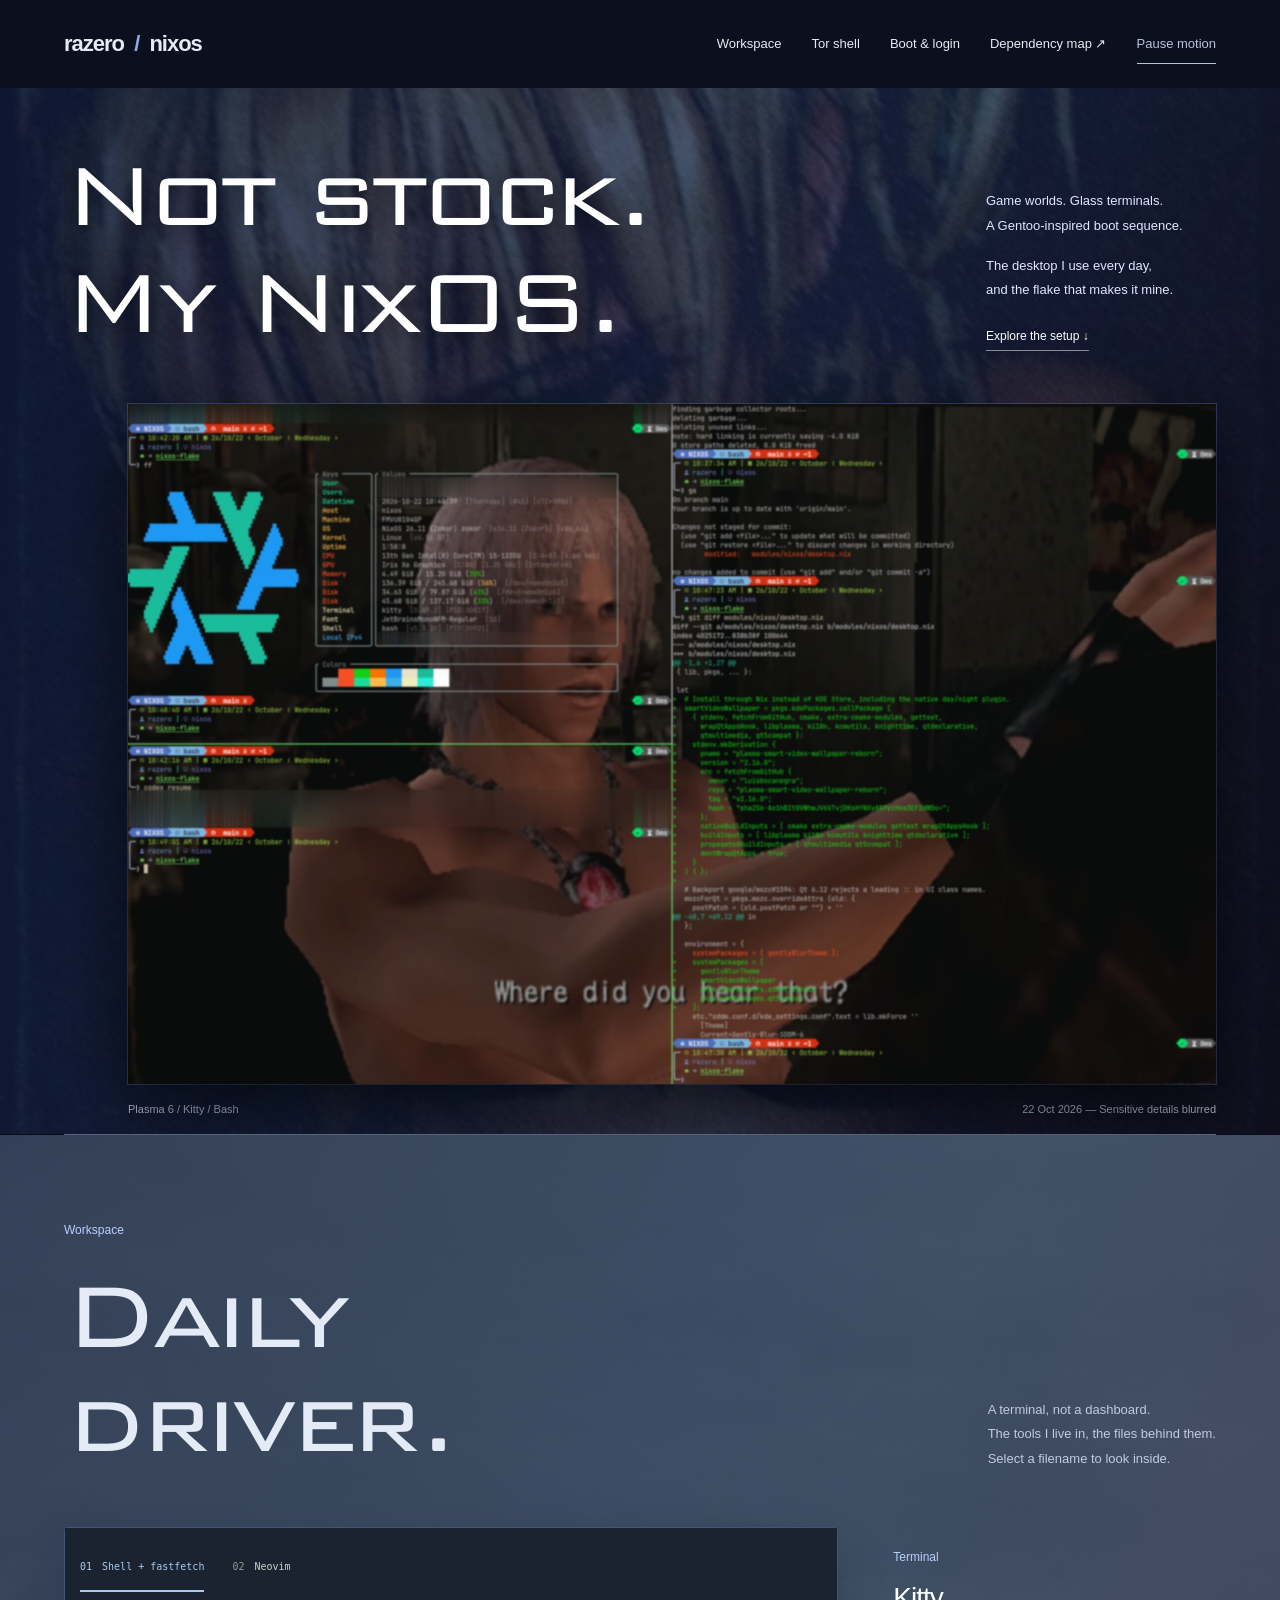
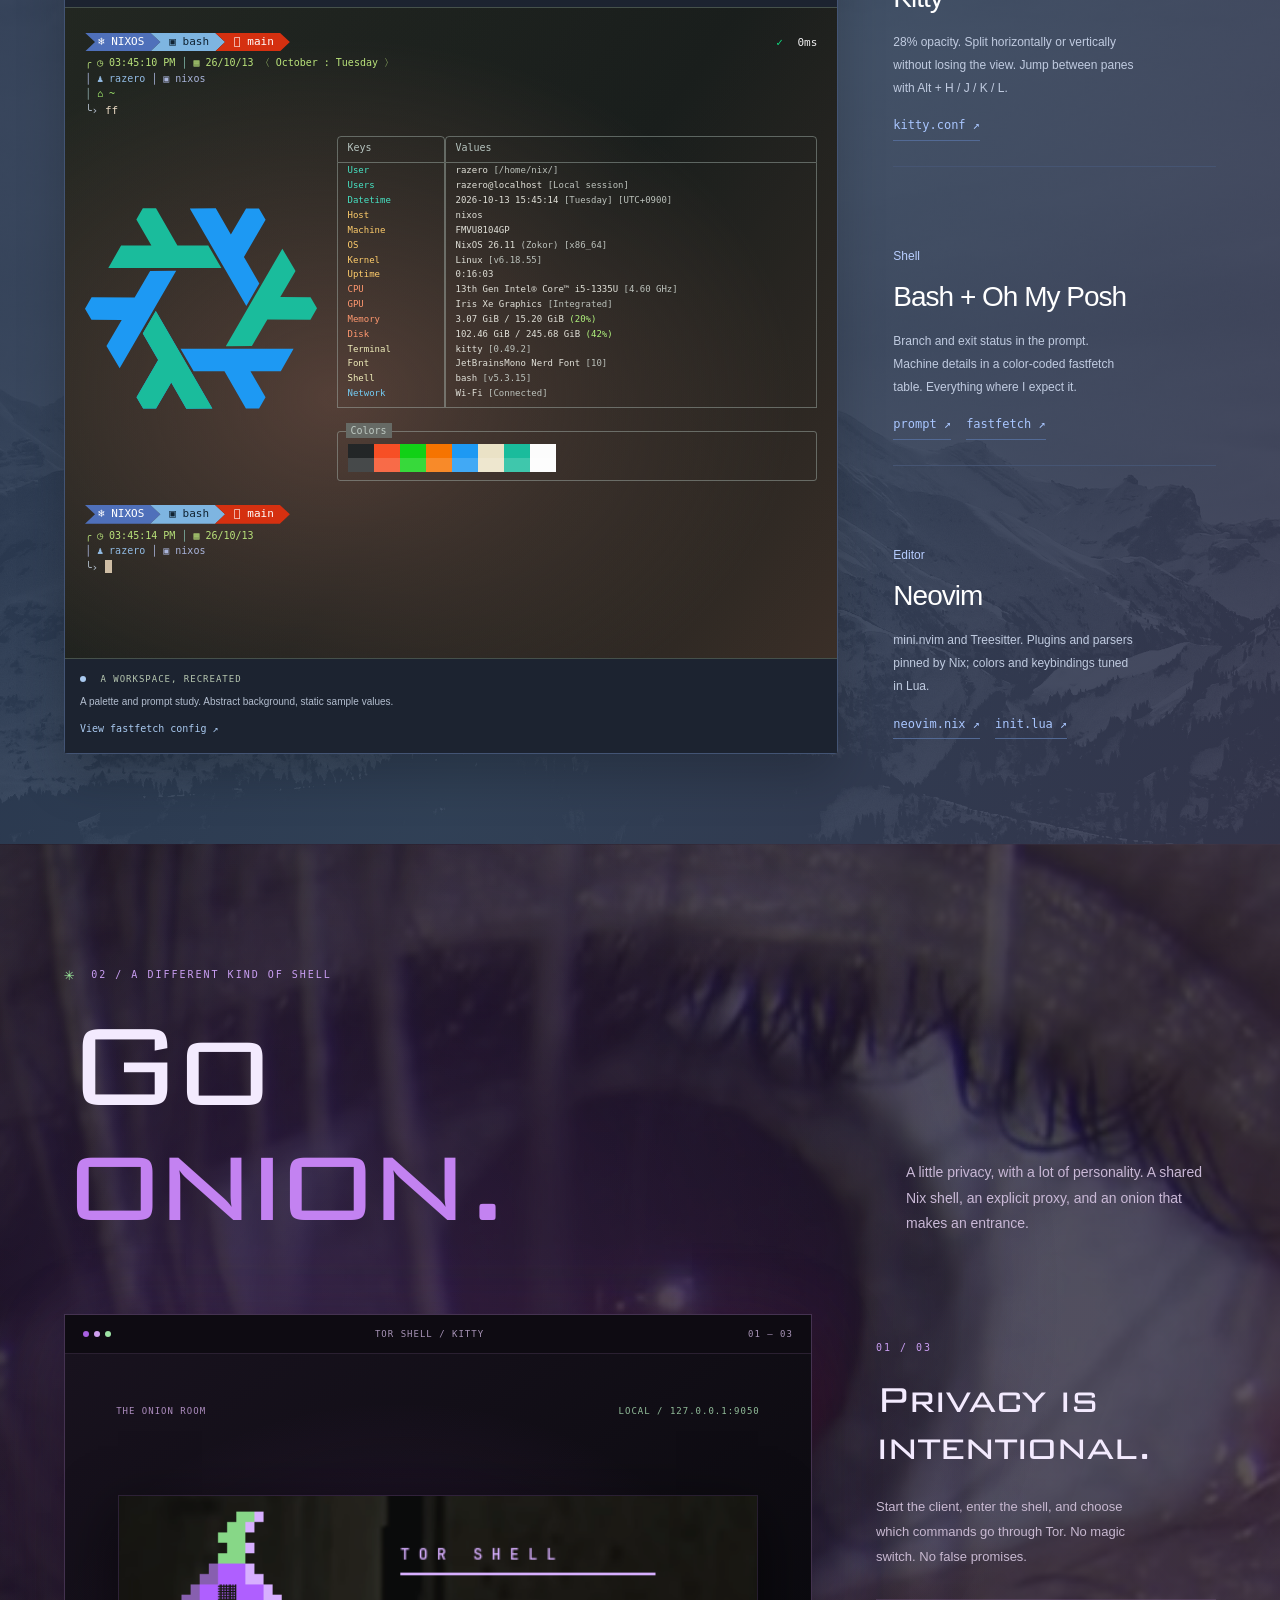
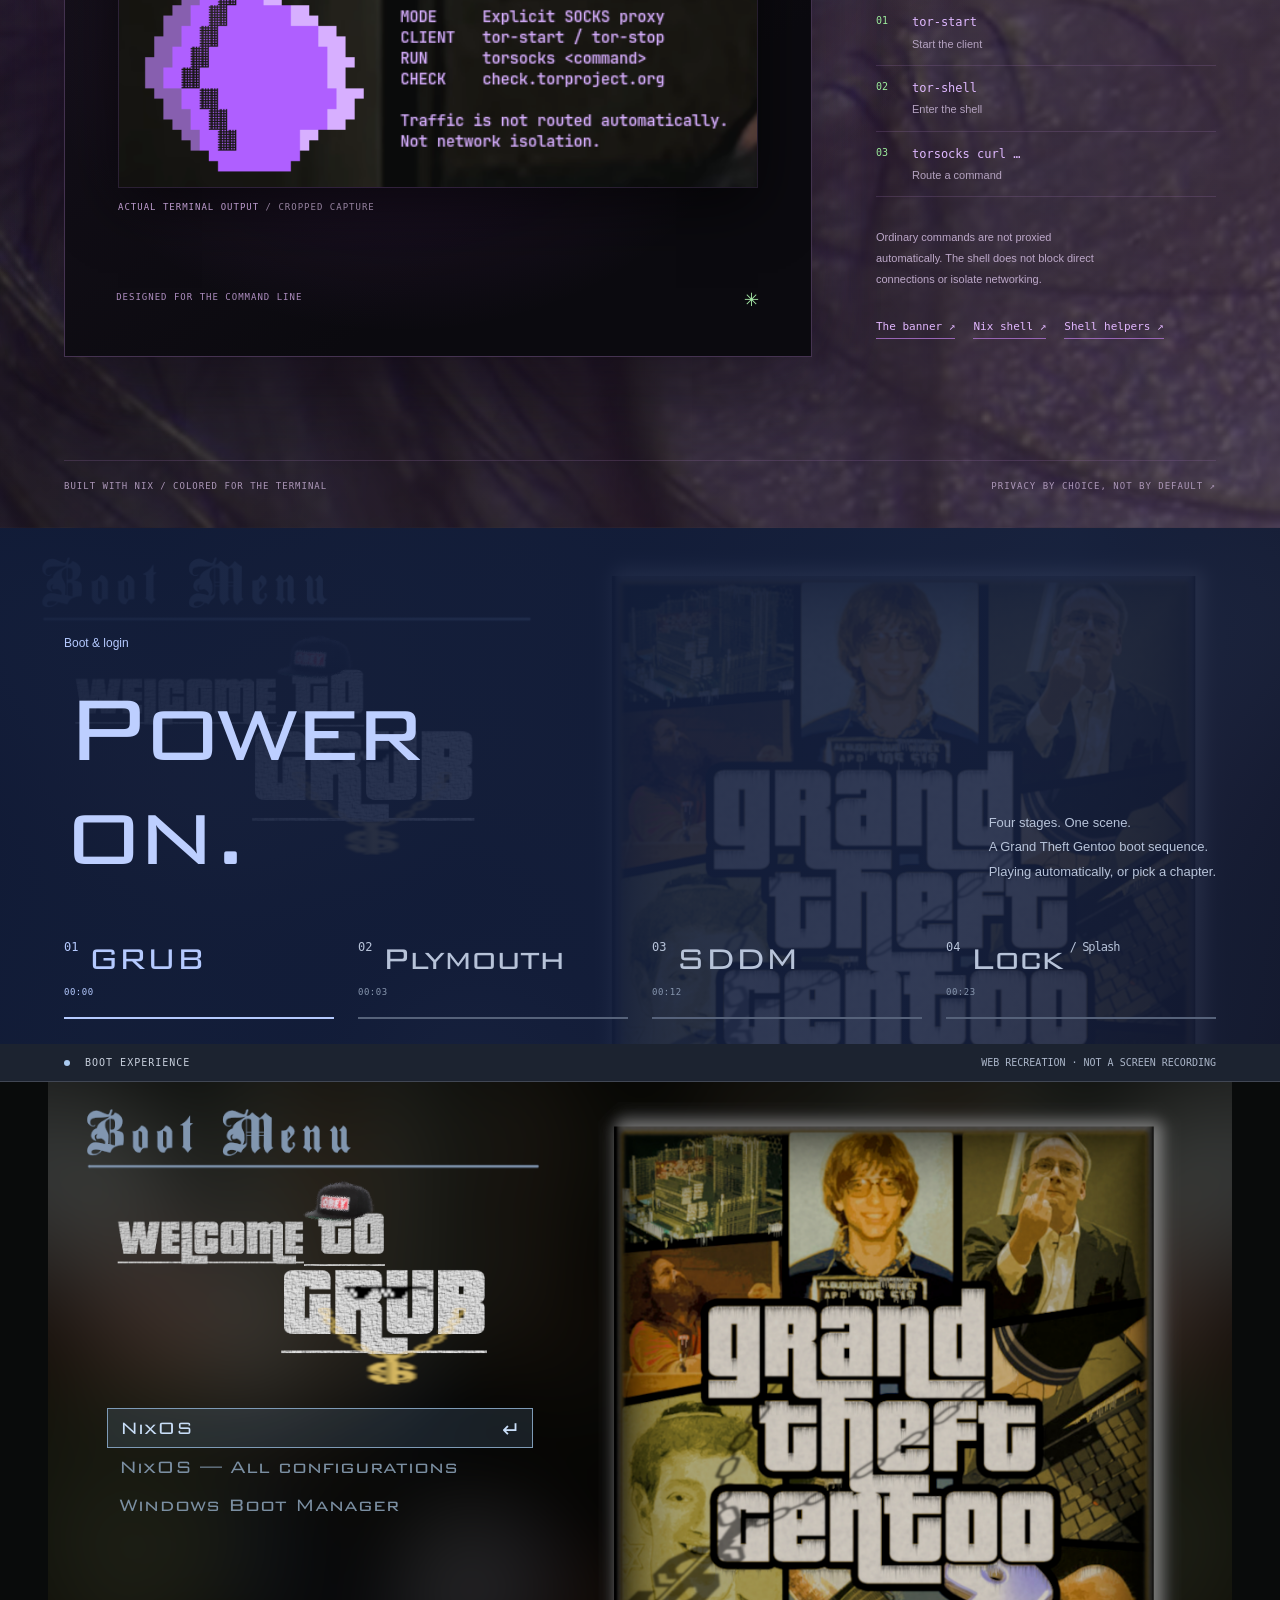
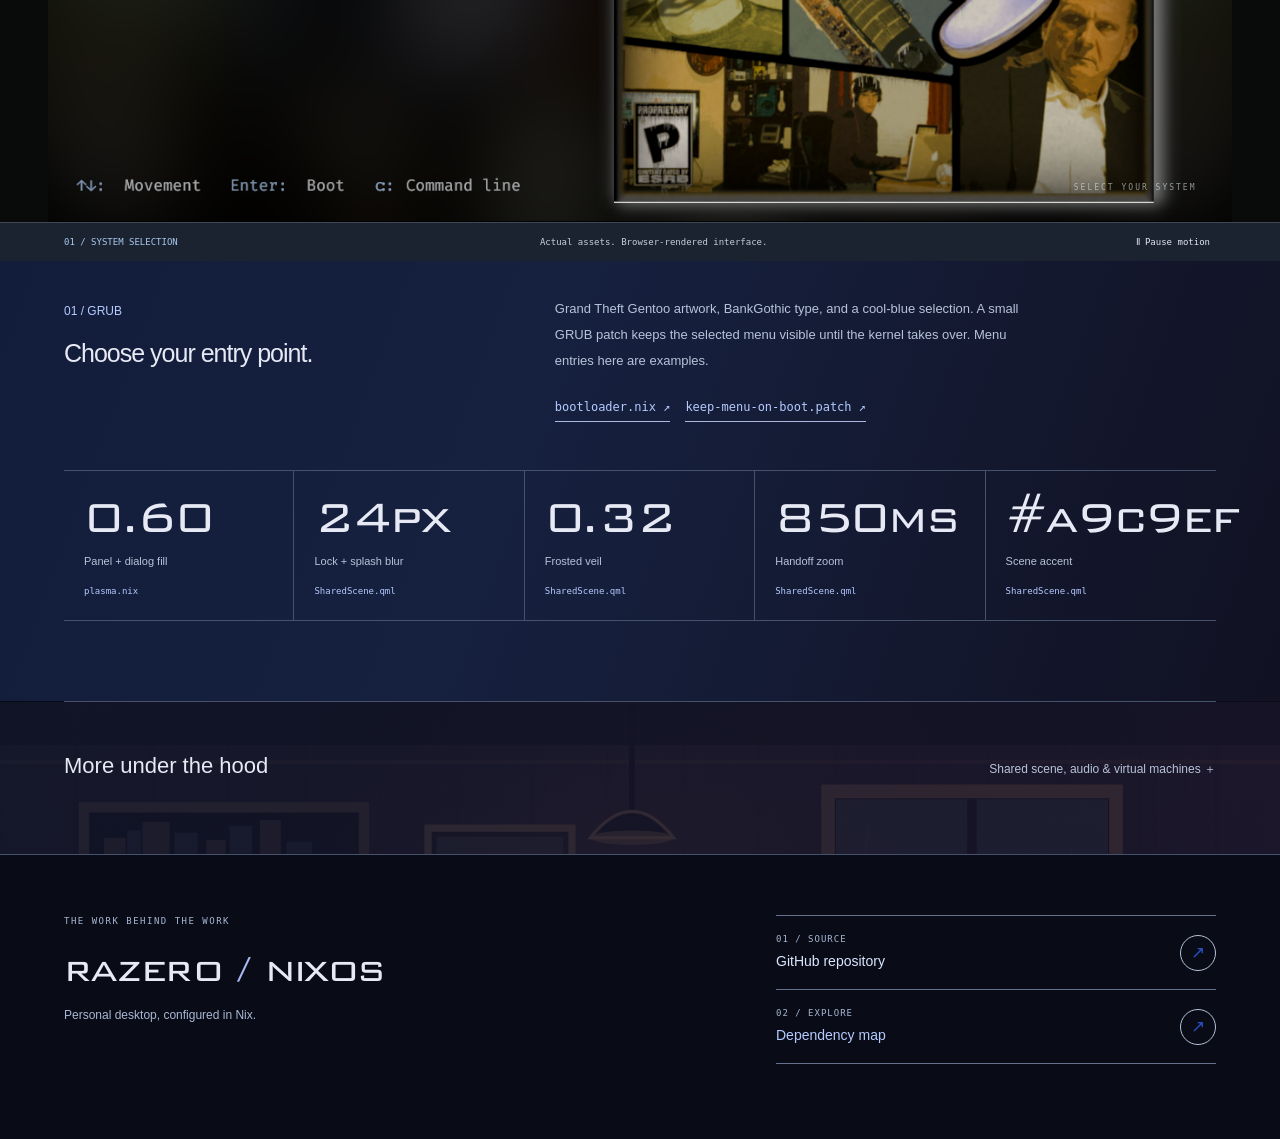
==== graph/showcase-after-hours.html @ 05d58b8e "update dependency graph" ====
<!doctype html>
<html lang="en">
<head>
<meta charset="utf-8"><meta name="viewport" content="width=device-width, initial-scale=1">
<meta name="description" content="razero's NixOS desktop: transparent terminals, a shared Plasma login scene, and the configuration behind it all.">
<title>razero / nixos — After hours demo</title>
<link rel="stylesheet" href="showcase.css">
<link rel="stylesheet" href="showcase-art-direction.css">
<link rel="stylesheet" href="showcase-after-hours.css">
<script src="showcase-data.js" defer></script><script src="showcase-after-hours-player.js" defer></script><script src="showcase-after-hours.js" defer></script>
</head>
<body>
<header class="navigation"><a class="wordmark" href="showcase-after-hours.html">razero<span class="wordmark-slash"> / </span>nixos</a><nav aria-label="Main navigation"><a href="#workspace">Workspace</a><a href="#tor">Tor shell</a><a href="#sequence">Boot & login</a><a href="index.html">Dependency map ↗</a><button id="page-motion-toggle" type="button" aria-pressed="false">Pause motion</button></nav></header>
<main>
<section class="intro" aria-labelledby="intro-title">
  <div class="hero-heading"><h1 id="intro-title"><span class="title-line"><span>Not stock.</span></span><span class="title-line"><span>My NixOS.</span></span></h1><div class="hero-description"><p>Game worlds. Glass terminals.<br>A Gentoo-inspired boot sequence.</p><p>The desktop I use every day,<br>and the flake that makes it mine.</p><a href="#workspace">Explore the setup ↓</a></div></div>
  <figure class="hero-capture"><a href="assets/workspace-redacted.jpg" target="_blank" rel="noopener" aria-label="Enlarge the desktop screenshot with sensitive details blurred"><img src="assets/workspace-redacted.jpg" alt="A three-pane Kitty workspace with fastfetch and a Nix configuration diff over a game wallpaper." width="1920" height="1200" fetchpriority="high"></a><figcaption><span>Plasma 6 / Kitty / Bash</span><span>22 Oct 2026 — Sensitive details blurred</span></figcaption></figure>
</section>
<section id="sequence" class="sequence" aria-labelledby="sequence-title">
<div class="section-heading"><div><span class="eyebrow">Boot & login</span><h2 id="sequence-title">Power<br>on.</h2></div><p>Four stages. One scene.<br>A Grand Theft Gentoo boot sequence.<br>Playing automatically, or pick a chapter.</p></div>
<div class="viewer" id="sequence-viewer">
  <div class="viewer-top"><span><i class="status-dot"></i> BOOT EXPERIENCE</span><span class="preview-label">WEB RECREATION · NOT A SCREEN RECORDING</span></div>
  <div class="sequence-player" hidden>
    <button id="sequence-play" class="sequence-play" type="button" aria-label="Play boot sequence"><span aria-hidden="true">▶</span></button>
    <div class="sequence-timeline">
      <div class="sequence-track" id="sequence-track" aria-hidden="true"><i></i><i></i><i></i><i></i><i></i></div>
      <span class="sequence-fill" id="sequence-fill" aria-hidden="true"></span>
      <input id="sequence-scrub" class="sequence-range" type="range" min="0" max="15.2" step="0.05" value="0" aria-label="Boot sequence timeline">
      <div class="sequence-marks" id="sequence-marks" aria-hidden="true"></div>
    </div>
    <span id="sequence-clock" class="sequence-clock">00:00 / 00:15</span>
  </div>
  <div class="display" id="display">
    <div class="scene grub-scene" data-scene="grub" hidden><img src="assets/grub-background.png" alt="The actual GRUB theme background"><div class="grub-menu"><p class="grub-selected">NixOS <span>↵</span></p><p>NixOS — All configurations</p><p>Windows Boot Manager</p></div><span class="scene-corner">SELECT YOUR SYSTEM</span></div>
    <div class="scene plymouth-scene" data-scene="plymouth" hidden><img src="assets/plymouth-background.png" alt="The generated Plymouth background"><div class="radio-mini"><b>RADIO GENTOO</b><small>101.3 FM // BOOT SEQUENCE</small><span>♪ emerge --sync</span></div><div class="loading"><b>LOADING<span class="loading-dots">...</span></b><span class="progress-track"><i></i></span></div></div>
    <div class="scene login-scene" data-scene="sddm">
      <img id="frame-a" class="frame active" alt="An SDDM animation frame"><img id="frame-b" class="frame" alt="" aria-hidden="true">
      <div class="scene-shade"></div><div class="scanlines"></div>
      <div class="login-radio" id="login-radio"><b>RADIO GENTOO <i>●</i></b><small>101.3 FM // BOOT SEQUENCE</small><span id="radio-track">♪ emerge --sync</span></div>
      <div class="login-form" id="login-form"><img class="avatar" src="assets/sddm-avatar.jpg" alt="razero's user avatar" width="500" height="500"><strong>razero</strong><div class="fake-input">Password <span>→</span></div><small>↻ Restart <span>⏻ Shut down</span></small></div>
      <div class="shared-chrome" id="shared-chrome" hidden>
        <div class="shared-frame" aria-hidden="true"></div><div class="shared-rule" aria-hidden="true"></div>
        <div class="shared-clock"><b id="shared-time">--:--</b><span id="shared-date"></span></div>
        <div class="shared-modes" role="group" aria-label="Shared scene surface"><button type="button" data-shared-mode="lock" class="selected" aria-pressed="true">Lock</button><button type="button" data-shared-mode="splash" aria-pressed="false">Splash</button></div>
        <div class="shared-lock" id="shared-lock"><span class="shared-kicker">Locked</span><button class="shared-unlock" id="shared-unlock" type="button">Enter the session <span>→</span></button><small>Plasma's native password, fingerprint and session controls stay in charge.</small></div>
        <div class="shared-splash" id="shared-splash" hidden><span class="shared-kicker">Starting Plasma</span><span class="shared-progress"><i></i></span><small>KSplashQML · stage 5 hands off with the same 850 ms zoom.</small></div>
      </div>
      <div class="intro-overlay" id="intro-overlay" hidden><b>GRAND THEFT GENTOO</b><small>SYSTEM READY // WELCOME BACK</small><span>LOADING SESSION</span></div>
      <span class="scene-corner" id="scene-corner">26 FRAMES / PAN / CROSSFADE</span>
    </div>
    <div class="scene desktop-scene" data-scene="desktop" hidden><img class="desktop-mark" src="assets/nix-snowflake.svg" alt="" aria-hidden="true"><div class="desktop-copy"><span>PLASMA SESSION / READY</span><b>Welcome<br>back.</b><small>The shared scene hands over to the desktop.</small></div><span class="scene-corner">05 / PLASMA</span></div>
  </div>
  <div class="viewer-bottom"><span id="scene-tag">01 / SYSTEM SELECTION</span><span>Actual assets. Browser-rendered interface.</span><button id="motion-toggle" type="button" aria-pressed="false">Ⅱ Pause motion</button></div>
</div>
<div class="scene-controls" role="group" aria-label="Boot stages">
  <button data-stage="grub" class="selected" aria-pressed="true" data-time="00:00"><span>01</span><b>GRUB</b><small>Choose a system.</small></button>
  <button data-stage="plymouth" aria-pressed="false" data-time="00:03"><span>02</span><b>Plymouth</b><small>Make the wait count.</small></button>
  <button data-stage="sddm" aria-pressed="false" data-time="00:12"><span>03</span><b>SDDM</b><small>Welcome back.</small></button>
  <button data-stage="shared" aria-pressed="false" data-time="00:23"><span>04</span><b>Lock<span class="stage-suffix"> / Splash</span></b><small>Same scene, new surface.</small></button>
</div>
<div class="stage-notes"><div><span id="stage-eyebrow" class="eyebrow">01 / SYSTEM SELECTION</span><h3 id="stage-title">Choose your entry point.</h3></div><div><p id="stage-description">Grand Theft Gentoo artwork, BankGothic type, and a cool-blue selection. A small GRUB patch keeps the selected menu visible until the kernel takes over. Menu entries here are examples.</p><div id="stage-links" class="source-links"></div><button class="text-link" type="button" id="replay-intro" hidden>Replay intro ↻</button></div></div>
<div class="scene-specs" aria-label="Shared scene specification">
  <button data-source="home/plasma.nix"><b>0.60</b><span>Panel + dialog fill</span><small>plasma.nix</small></button>
  <button data-source="files/plasma/SharedScene.qml"><b>24px</b><span>Lock + splash blur</span><small>SharedScene.qml</small></button>
  <button data-source="files/plasma/SharedScene.qml"><b>0.32</b><span>Frosted veil</span><small>SharedScene.qml</small></button>
  <button data-source="files/plasma/SharedScene.qml"><b>850ms</b><span>Handoff zoom</span><small>SharedScene.qml</small></button>
  <button data-source="files/plasma/SharedScene.qml"><b>#a9c9ef</b><span>Scene accent</span><small>SharedScene.qml</small></button>
</div>
</section>
<section id="workspace" class="workspace" aria-labelledby="workspace-title">
  <div class="section-heading">
    <div><span class="eyebrow">Workspace</span><h2 id="workspace-title">Daily<br>driver.</h2></div>
    <p>A terminal, not a dashboard.<br>The tools I live in, the files behind them.<br>Select a filename to look inside.</p>
  </div>
  <div class="workspace-simulation">
  <div class="workspace-preview">
    <div class="workspace-toolbar">
      <div class="terminal-switch" role="tablist" aria-label="Workspace preview">
        <button id="shell-tab" data-tool="terminal" role="tab" aria-selected="true" aria-controls="fetch-demo">01 <span>Shell + fastfetch</span></button>
        <button id="editor-tab" data-tool="editor" role="tab" aria-selected="false" aria-controls="editor-demo" tabindex="-1">02 <span>Neovim</span></button>
      </div>
      <span class="workspace-label">KITTY / BASH / NIXOS</span>
    </div>
    <div class="terminal-demo">
      <div class="terminal-prompt" aria-hidden="true">
        <div class="prompt-top"><div class="prompt"><span>❄ NIXOS</span><span>▣ bash</span><span> main</span></div><span class="prompt-status">✓ <span>0ms</span></span></div>
        <p class="prompt-date">╭ ◷ 03:45:10 PM <span>│</span> ▦ 26/10/13 〈 October : Tuesday 〉</p>
        <p class="prompt-identity">│ <span>♟ razero</span> │ ▣ nixos</p>
        <p class="prompt-path">│ <span>⌂ ~</span></p>
        <p class="prompt-command">╰› <span id="terminal-command">ff</span></p>
      </div>
      <div id="fetch-demo" class="shell-panel" role="tabpanel" aria-labelledby="shell-tab" tabindex="0">
        <div class="fetch-demo">
          <img class="fetch-logo" src="assets/nix-snowflake.svg" alt="Blue and green Nix snowflake" width="535" height="535">
          <div class="fetch-output">
            <table class="fetch-table">
              <caption class="sr-only">Terminal recreation with static sample values based on the reference screenshot.</caption>
              <thead><tr><th scope="col">Keys</th><th scope="col">Values</th></tr></thead>
              <tbody>
                <tr class="fetch-user"><th scope="row">User</th><td>razero <span>[/home/nix/]</span></td></tr>
                <tr class="fetch-user"><th scope="row">Users</th><td>razero@localhost <span>[Local session]</span></td></tr>
                <tr class="fetch-user"><th scope="row">Datetime</th><td>2026-10-13 15:45:14 <span>[Tuesday] [UTC+0900]</span></td></tr>
                <tr class="fetch-system"><th scope="row">Host</th><td>nixos</td></tr>
                <tr class="fetch-system"><th scope="row">Machine</th><td>FMVU8104GP</td></tr>
                <tr class="fetch-system"><th scope="row">OS</th><td>NixOS 26.11 <span>(Zokor) [x86_64]</span></td></tr>
                <tr class="fetch-system"><th scope="row">Kernel</th><td>Linux <span>[v6.18.55]</span></td></tr>
                <tr class="fetch-system"><th scope="row">Uptime</th><td>0:16:03</td></tr>
                <tr class="fetch-hardware"><th scope="row">CPU</th><td>13th Gen Intel® Core™ i5-1335U <span>[4.60 GHz]</span></td></tr>
                <tr class="fetch-hardware"><th scope="row">GPU</th><td>Iris Xe Graphics <span>[Integrated]</span></td></tr>
                <tr class="fetch-hardware"><th scope="row">Memory</th><td>3.07 GiB / 15.20 GiB <em>(20%)</em></td></tr>
                <tr class="fetch-hardware"><th scope="row">Disk</th><td>102.46 GiB / 245.68 GiB <em>(42%)</em></td></tr>
                <tr class="fetch-tools"><th scope="row">Terminal</th><td>kitty <span>[0.49.2]</span></td></tr>
                <tr class="fetch-tools"><th scope="row">Font</th><td>JetBrainsMono Nerd Font <span>[10]</span></td></tr>
                <tr class="fetch-tools"><th scope="row">Shell</th><td>bash <span>[v5.3.15]</span></td></tr>
                <tr class="fetch-network"><th scope="row">Network</th><td>Wi-Fi <span>[Connected]</span></td></tr>
              </tbody>
            </table>
            <div class="palette" aria-label="Breeze-inspired terminal palette"><span>Colors</span><div class="color-swatches" aria-hidden="true"><i></i><i></i><i></i><i></i><i></i><i></i><i></i><i></i></div></div>
          </div>
        </div>
        <div class="terminal-prompt prompt-repeat" aria-hidden="true">
          <div class="prompt"><span>❄ NIXOS</span><span>▣ bash</span><span> main</span></div>
          <p class="prompt-date">╭ ◷ 03:45:14 PM <span>│</span> ▦ 26/10/13</p>
          <p class="prompt-identity">│ <span>♟ razero</span> │ ▣ nixos</p>
          <p class="prompt-command">╰› <span class="terminal-cursor"></span></p>
        </div>
      </div>
      <div id="editor-demo" class="editor-demo" role="tabpanel" aria-labelledby="editor-tab" tabindex="0" hidden>
        <div class="editor-tabline"><span>home/neovim.nix</span><small>UTF-8 · Nix</small></div>
        <div class="editor-code" aria-label="Example Neovim configuration">
          <div><span>1</span><code><b class="pink">{</b> pkgs, ... <b class="pink">}:</b></code></div>
          <div><span>2</span><code></code></div>
          <div><span>3</span><code><b class="pink">{</b></code></div>
          <div><span>4</span><code>  programs.neovim = <b class="pink">{</b></code></div>
          <div class="editor-current-line"><span>5</span><code>    enable = <b class="cyan">true</b>;</code></div>
          <div><span>6</span><code>    defaultEditor = <b class="cyan">true</b>;</code></div>
          <div><span>7</span><code>    viAlias = <b class="cyan">true</b>;</code></div>
          <div><span>8</span><code>    vimAlias = <b class="cyan">true</b>;</code></div>
          <div><span>9</span><code>    plugins = <b class="pink">with</b> pkgs.vimPlugins; [</code></div>
          <div><span>10</span><code>      monokai-pro-nvim</code></div>
          <div><span>11</span><code>      mini-nvim</code></div>
          <div><span>12</span><code>    ];</code></div>
          <div><span>13</span><code>  <b class="pink">}</b>;</code></div>
          <div><span>14</span><code><b class="pink">}</b></code></div>
          <div class="editor-empty" aria-hidden="true">~<br>~<br>~</div>
        </div>
        <div class="editor-status"><span>NORMAL</span><span>home/neovim.nix</span><span>5:5 · Nix</span></div>
      </div>
    </div>
    <div class="workspace-caption"><span><i class="status-dot"></i> A WORKSPACE, RECREATED</span><p>A palette and prompt study. Abstract background, static sample values.</p><button data-source="files/fastfetch/config.jsonc">View fastfetch config ↗</button></div>
  </div>
  </div>
  <div class="workspace-notes">
    <article><span class="eyebrow">Terminal</span><h3>Kitty</h3><p>28% opacity. Split horizontally or vertically without losing the view. Jump between panes with Alt + H / J / K / L.</p><div class="source-links"><button data-source="files/kitty/kitty.conf">kitty.conf ↗</button></div></article>
    <article><span class="eyebrow">Shell</span><h3>Bash + Oh My Posh</h3><p>Branch and exit status in the prompt. Machine details in a color-coded fastfetch table. Everything where I expect it.</p><div class="source-links"><button data-source="files/oh-my-posh/distrous-nixos.omp.json">prompt ↗</button><button data-source="files/fastfetch/config.jsonc">fastfetch ↗</button></div></article>
    <article><span class="eyebrow">Editor</span><h3>Neovim</h3><p>mini.nvim and Treesitter. Plugins and parsers pinned by Nix; colors and keybindings tuned in Lua.</p><div class="source-links"><button data-source="home/neovim.nix">neovim.nix ↗</button><button data-source="files/nvim/init.lua">init.lua ↗</button></div></article>
  </div>
</section>
<section id="tor" class="tor-feature" aria-labelledby="tor-title">
  <div class="tor-intro">
    <div><span class="tor-eyebrow"><span aria-hidden="true">✳</span> 02 / A DIFFERENT KIND OF SHELL</span><h2 id="tor-title">Go<br><em>onion.</em></h2></div>
    <p>A little privacy, with a lot of personality. A shared Nix shell, an explicit proxy, and an onion that makes an entrance.</p>
  </div>
  <div class="tor-showcase">
    <div class="tor-window">
      <div class="tor-window-bar"><span><i></i><i></i><i></i></span><span>TOR SHELL / KITTY</span><span>01 — 03</span></div>
      <div class="tor-screen">
        <div class="tor-screen-meta"><span>THE ONION ROOM</span><span>LOCAL / 127.0.0.1:9050</span></div>
        <figure><img src="assets/tor-shell-crop.png" width="490" height="224" alt="Cropped screenshot of the Tor shell's purple onion banner and explicit proxy instructions" loading="lazy"><figcaption>ACTUAL TERMINAL OUTPUT <span> / CROPPED CAPTURE</span></figcaption></figure>
        <div class="tor-screen-bottom"><span>DESIGNED FOR THE COMMAND LINE</span><span>✳</span></div>
      </div>
    </div>
    <div class="tor-side">
      <span class="tor-index">01 / 03</span>
      <h3>Privacy is<br>intentional.</h3>
      <p>Start the client, enter the shell, and choose which commands go through Tor. No magic switch. No false promises.</p>
      <div class="tor-commands" aria-label="Tor shell commands"><div><span>01</span><code>tor-start</code><small>Start the client</small></div><div><span>02</span><code>tor-shell</code><small>Enter the shell</small></div><div><span>03</span><code>torsocks curl …</code><small>Route a command</small></div></div>
      <p class="tor-caveat">Ordinary commands are not proxied automatically. The shell does not block direct connections or isolate networking.</p>
      <div class="tor-source-links"><button data-source="scripts/tor-banner.sh">The banner ↗</button><button data-source="devshells/tor.nix">Nix shell ↗</button><button data-source="scripts/nixos-functions.sh">Shell helpers ↗</button></div>
    </div>
  </div>
  <div class="tor-footer"><span>BUILT WITH NIX / COLORED FOR THE TERMINAL</span><span>PRIVACY BY CHOICE, NOT BY DEFAULT ↗</span></div>
</section>
<section class="underneath" aria-label="Additional system configuration">
  <details class="system-details">
    <summary>More under the hood <span>Shared scene, audio & virtual machines ＋</span></summary>
    <div class="detail-list">
      <article><div><h3>Shared login scene</h3><p>SDDM, the Plasma lock screen and KSplash draw the same animated background, blur and clock. Native authentication and session controls stay intact.</p></div><button data-source="files/plasma/SharedScene.qml" aria-label="View the shared Plasma scene">↗</button></article>
      <article><div><h3>Translucent Plasma</h3><p>Panel and dialog SVG fills at 60% opacity, plus a warm selection accent in Kickoff. The stock layout and behavior remain.</p></div><button data-source="modules/nixos/plasma-customisation.nix" aria-label="View Plasma customisation">↗</button></article>
      <article><div><h3>Speaker EQ</h3><p>A six-band EasyEffects preset for the internal speaker: gentle low-end cuts, a little presence, and a peak-catching compressor.</p></div><button data-source="home/easyeffects.nix" aria-label="View the EasyEffects preset">↗</button></article>
      <article><div><h3>Quiet boot</h3><p>Less boot noise. Hold Plymouth's final frame and hand off cleanly to SDDM.</p></div><button data-source="modules/nixos/plymouth.nix" aria-label="View Plymouth configuration">↗</button></article>
      <article><div><h3>Audio</h3><p>PipeWire and WirePlumber rules to prefer the working internal microphone.</p></div><button data-source="modules/nixos/audio.nix" aria-label="View audio configuration">↗</button></article>
      <article><div><h3>Virtual machines</h3><p>Docker, libvirt, and QEMU with TPM support. Test environments live in the same flake.</p></div><button data-source="modules/nixos/virtualisation.nix" aria-label="View virtualization configuration">↗</button></article>
    </div>
  </details>
</section>
</main><footer class="showcase-footer"><div class="footer-identity"><span class="footer-kicker">THE WORK BEHIND THE WORK</span><a class="footer-name" href="showcase-after-hours.html">razero <span>/</span> nixos</a><p>Personal desktop, configured in Nix.</p></div><div class="footer-links"><a href="https://github.com/Captain0hamu/laptop_flake"><span><small>01 / SOURCE</small><b>GitHub repository</b></span><span aria-hidden="true">↗</span></a><a href="index.html"><span><small>02 / EXPLORE</small><b>Dependency map</b></span><span aria-hidden="true">↗</span></a></div></footer>
<dialog id="source-dialog" aria-labelledby="source-title"><div class="dialog-heading"><div><span class="eyebrow">SOURCE / REPOSITORY</span><h2 id="source-title"></h2></div><button id="close-source" aria-label="Close source viewer">×</button></div><pre><code id="source-code"></code></pre><div class="dialog-footer"><span>Actual configuration from this repository</span><button id="copy-source">Copy</button></div></dialog>
<noscript><p class="noscript">Animation and source previews require JavaScript. <a href="index.html">Open the dependency map</a>.</p></noscript>
</body></html>
---- graph/showcase.css ----
@font-face {
  font-family:BankGothic;
  src:url('../files/fonts/BankGothic.ttf');
}

:root {
  color-scheme:dark;
  --bg:#101312;
  --ink:#e9e9df;
  --muted:#a2aaa4;
  --line:#323a34;
  --accent:#c2e58d;
  --mono:ui-monospace,'DejaVu Sans Mono',monospace;
}

* {
  box-sizing:border-box;
}

html {
  scroll-behavior:smooth;
  scroll-padding-top:30px;
}

body {
  margin:0;
  background:var(--bg);
  color:var(--ink);
  font-family:Arial,'Noto Sans JP',sans-serif;
  line-height:1.7;
}

button,a {
  -webkit-tap-highlight-color:transparent;
}

a {
  color:inherit;
  text-decoration:none;
}

button {
  font:inherit;
  color:inherit;
  cursor:pointer;
}

button:focus-visible,a:focus-visible {
  outline:2px solid var(--accent);
  outline-offset:5px;
}

button {
  border:0;
  background:none;
}

button:disabled {
  opacity:.4;
  cursor:default;
}

[hidden] {
  display:none!important;
}

p,h1,h2,h3 {
  margin:0;
}

p {
  color:var(--muted);
}

.navigation,main,footer {
  max-width:1380px;
  margin:auto;
  padding-left:60px;
  padding-right:60px;
}

.navigation {
  height:94px;
  display:flex;
  align-items:center;
  justify-content:space-between;
  border-bottom:1px solid var(--line);
}

.wordmark {
  font:600 19px var(--mono);
  letter-spacing:-1px;
}

.snowflake {
  color:var(--accent);
  font-size:28px;
  vertical-align:middle;
  margin-right:12px;
}

.small-mark {
  font-size:11px;
  letter-spacing:0;
  font-weight:400;
  color:var(--muted);
}

nav {
  display:flex;
  gap:28px;
  font:11px var(--mono);
}

nav a:hover,.text-link:hover {
  color:var(--accent);
}

.intro {
  padding:66px 0 52px;
}

.eyebrow {
  font:10px var(--mono);
  letter-spacing:1.8px;
  color:var(--accent);
}

.status-dot {
  display:inline-block;
  width:6px;
  height:6px;
  border-radius:50%;
  background:var(--accent);
  margin-right:8px;
}

.intro h1 {
  font-size:clamp(42px,5.5vw,77px);
  font-weight:500;
  letter-spacing:-4px;
  line-height:1.3;
  margin:28px 0 30px;
}

.intro h1 em {
  font-style:normal;
  color:var(--accent);
}

.intro-bottom {
  display:flex;
  align-items:flex-end;
  justify-content:space-between;
}

.intro-bottom p {
  font-size:13px;
  line-height:2;
}

.text-link {
  font:11px var(--mono);
  border-bottom:1px solid var(--line);
  padding:8px 0;
}

.text-link span {
  margin-left:40px;
}

.section-heading {
  display:flex;
  align-items:flex-end;
  justify-content:space-between;
  margin-bottom:28px;
}

.section-heading h2 {
  font-size:clamp(25px,3.1vw,40px);
  font-weight:400;
  letter-spacing:-1.5px;
  margin-top:12px;
}

.section-heading p {
  font-size:11px;
  line-height:1.9;
}

.sequence {
  padding:30px 0 80px;
}

.viewer {
  border:1px solid #41493e;
  background:#090b0b;
  box-shadow:0 35px 80px #0004;
}

.viewer-top,.viewer-bottom {
  display:flex;
  align-items:center;
  justify-content:space-between;
  gap:15px;
  padding:13px 20px;
  font:9px var(--mono);
  color:#abb5ac;
}

.viewer-top {
  border-bottom:1px solid var(--line);
  letter-spacing:1px;
}

.preview-label {
  color:#89918c;
  letter-spacing:0;
}

.viewer-bottom {
  border-top:1px solid var(--line);
}

.viewer-bottom>span:first-child {
  color:var(--accent);
}

.viewer-bottom button {
  font:9px var(--mono);
}

.display {
  position:relative;
  aspect-ratio:16/9;
  overflow:hidden;
  background:#000;
}

.scene {
  position:absolute;
  inset:0;
  overflow:hidden;
}

.scene>img {
  position:absolute;
  width:100%;
  height:100%;
  object-fit:cover;
}

.scene-corner {
  position:absolute;
  right:3%;
  bottom:4%;
  font:8px var(--mono);
  letter-spacing:2px;
  color:#d8e5e1a0;
}

.frame {
  opacity:0;
  transition:opacity 620ms linear;
  transform:scale(1.06);
  animation:pan 32s ease-in-out infinite alternate;
}

.frame.active {
  opacity:1;
}

.scene-shade {
  position:absolute;
  inset:0;
  background:linear-gradient(#050c163a,#01030620 40%,#010508b0);
}

.scanlines {
  position:absolute;
  inset:0;
  background:url('../files/sddm/Gently-Blur-SDDM-6/anim/scanlines.png');
  opacity:.14;
  pointer-events:none;
}

.login-radio {
  position:absolute;
  left:4%;
  top:5%;
  background:#070a0dc7;
  border:1px solid #475a6b;
  padding:13px 22px;
  border-radius:5px;
  border-left:3px solid #a9c9ef;
  min-width:26%;
  color:#a9c9ef;
}

.login-radio b,.radio-mini b {
  font:clamp(9px,1.6vw,22px) BankGothic,monospace;
  letter-spacing:2px;
}

.login-radio i {
  font-size:10px;
  color:#e06c75;
  margin-left:18px;
  font-style:normal;
}

.login-radio small,.login-radio>span,.radio-mini small,.radio-mini>span {
  display:block;
  font:clamp(6px,.7vw,10px) var(--mono);
  margin-top:5px;
}

.login-form {
  position:absolute;
  left:50%;
  top:37%;
  transform:translateX(-50%);
  width:27%;
  padding:22px 20px 18px;
  text-align:center;
  background:radial-gradient(ellipse at 50% 30%,#07101fd9 0%,#07101f88 56%,transparent 78%);
  border-radius:16px;
  text-shadow:0 1px 12px #000;
}

.avatar {
  width:62px;
  height:62px;
  border-radius:50%;
  border:2px solid #e5e9efaa;
  background:#13203477;
  margin:auto auto 12px;
  display:block;
  object-fit:cover;
}

.login-form strong {
  display:block;
  font-size:18px;
  color:#f7f9fc;
  font-weight:400;
}

.fake-input {
  margin-top:15px;
  background:#07111fb8;
  border:1px solid #dce8f8a0;
  color:#f7f9fc;
  padding:13px 15px;
  border-radius:5px;
  text-align:left;
  font-size:12px;
  backdrop-filter:blur(6px);
}

.fake-input span {
  float:right;
  color:#f0f3f7;
}

.login-form small {
  display:flex;
  justify-content:space-around;
  font-size:10px;
  margin-top:15px;
  color:#f0f4fa;
}

.intro-overlay {
  position:absolute;
  inset:0;
  background:#0009;
  display:flex;
  align-items:center;
  justify-content:center;
  flex-direction:column;
  animation:intro-fade 3.1s both;
}

.intro-overlay b {
  font:clamp(16px,3.3vw,45px) BankGothic;
  letter-spacing:3px;
  text-shadow:2px 0 #e06c7566,-2px 0 #56b6c266;
  color:#e6edf5;
}

.intro-overlay small {
  color:#8fb3d9;
  font:9px var(--mono);
  letter-spacing:2px;
}

.intro-overlay>span {
  position:absolute;
  bottom:15%;
  color:#a9c9ef;
  font:9px var(--mono);
  letter-spacing:2px;
}

.grub-menu {
  position:absolute;
  left:5%;
  top:44%;
  width:36%;
  font:clamp(8px,1.7vw,23px) BankGothic;
}

.grub-menu p {
  padding:8px 12px;
  color:#7b8fa2;
}

.grub-menu .grub-selected {
  color:#c9def8;
  background:#749ac12b;
  border:1px solid #7e9bb7;
}

.grub-selected span {
  float:right;
}

.plymouth-scene>img {
  object-fit:fill;
}

.radio-mini {
  position:absolute;
  left:6%;
  bottom:13%;
  width:40%;
  padding:14px 20px;
  background:#070a0de8;
  border:1px solid #475a6b;
  color:#a9c9ef;
}

.loading {
  position:absolute;
  bottom:5%;
  right:4%;
  width:36%;
  font:clamp(10px,2vw,28px) BankGothic;
  color:#a9c9ef;
}

.progress-track {
  display:block;
  width:100%;
  height:5px;
  background:#1e2e3a;
  margin-top:12px;
}

.progress-track i {
  display:block;
  height:100%;
  background:#a9c9ef;
  animation:progress 8s linear infinite;
}

.scene-controls {
  display:grid;
  grid-template-columns:repeat(3,1fr);
  border-bottom:1px solid var(--line);
}

.scene-controls button {
  text-align:left;
  position:relative;
  padding:24px 20px;
  border-right:1px solid var(--line);
}

.scene-controls button:last-child {
  border-right:0;
}

.scene-controls button.selected:before {
  content:'';
  position:absolute;
  top:0;
  left:0;
  right:0;
  height:3px;
  background:var(--accent);
}

.scene-controls button.selected {
  background:#c2e58d08;
}

.scene-controls span {
  color:#899389;
  font:10px var(--mono);
  margin-right:20px;
}

.scene-controls b {
  font:17px var(--mono);
  font-weight:400;
}

.scene-controls small {
  display:block;
  color:var(--muted);
  font-size:10px;
  margin:9px 0 0 36px;
}

.selected b {
  color:var(--accent);
}

.stage-notes {
  display:grid;
  grid-template-columns:1fr 1.5fr;
  gap:60px;
  padding:38px 0 0;
}

.stage-notes h3 {
  font-size:25px;
  font-weight:400;
  margin-top:10px;
}

.stage-notes p,.workspace-notes p {
  font-size:12px;
  line-height:2;
}

.source-links {
  display:flex;
  gap:16px;
  flex-wrap:wrap;
  margin:16px 0;
}

.source-links button {
  color:#c7d0c4;
  font:10px var(--mono);
  padding:3px 0;
  border-bottom:1px solid #475043;
}

.source-links button:hover {
  color:var(--accent);
  border-color:var(--accent);
}

.workspace {
  padding:54px 0 70px;
  border-top:1px solid var(--line);
}

.workspace-preview {
  border:1px solid #46514b;
  box-shadow:0 24px 70px #0003;
}

.workspace-toolbar {
  display:flex;
  justify-content:space-between;
  align-items:center;
  background:#171d19;
  border-bottom:1px solid #46514b;
  padding:0 22px;
  gap:20px;
}

.terminal-switch { display:flex; gap:28px; }
.terminal-switch button {
  display:flex;
  gap:10px;
  padding:18px 0;
  border-bottom:2px solid transparent;
  color:#8f9b91;
  font:10px var(--mono);
  white-space:nowrap;
}
.terminal-switch button span { color:#c9d0c8; }
.terminal-switch button[aria-selected=true] { color:var(--accent); border-color:var(--accent); }
.terminal-switch button[aria-selected=true] span { color:var(--accent); }
.workspace-label { font:9px var(--mono); letter-spacing:1px; color:#819084; }

.workspace-capture { margin:0 0 28px; border:1px solid var(--line); background:#111514; overflow:hidden; border-radius:8px; }
.workspace-capture img { display:block; width:100%; height:auto; }
.workspace-capture figcaption { padding:18px 22px; }
.workspace-capture figcaption>span { color:var(--accent); font:10px var(--mono); letter-spacing:1px; }
.workspace-capture figcaption p { margin:8px 0 0; font-size:12px; }

.terminal-demo {
  position:relative;
  isolation:isolate;
  overflow:hidden;
  min-height:650px;
  padding:24px 30px 36px;
  color:#e0e2dd;
  font:12px/1.55 'JetBrainsMono Nerd Font Mono','JetBrains Mono',var(--mono);
  background:#646664;
}
.terminal-demo::before {
  content:'';
  position:absolute;
  inset:0;
  z-index:-2;
  background:radial-gradient(ellipse at 35% 60%,#63473c,transparent 65%),linear-gradient(125deg,#22271f,#161b18 55%,#403128);
}
.terminal-demo::after {
  content:'';
  position:absolute;
  inset:0;
  z-index:-1;
  background:linear-gradient(#23262747,#23262733);
}
.terminal-demo p { color:inherit; }
.prompt-top { display:flex; align-items:center; justify-content:space-between; }
.prompt { display:flex; font-size:11px; line-height:1.7; }
.prompt>span {
  display:block;
  padding:0 16px 0 19px;
  clip-path:polygon(0 0,calc(100% - 10px) 0,100% 50%,calc(100% - 10px) 100%,0 100%,10px 50%);
  margin-left:-10px;
  color:#fff;
  background:#4f70ba;
}
.prompt>span:first-child { margin-left:0; padding-left:13px; }
.prompt>span:nth-child(2) { background:#7eb5e1; color:#102332; }
.prompt>span:nth-child(3) { background:#d53010; }
.prompt-status { color:#0ee282; font-size:11px; }
.prompt-status span { margin-left:8px; color:#eee; }
.terminal-demo .prompt-date { color:#b9e27a; font-size:10px; margin-top:4px; }
.prompt-date>span { color:#7fb6a6; }
.terminal-demo .prompt-identity { color:#a9b4da; font-size:10px; }
.prompt-identity>span { color:#91bae2; }
.terminal-demo .prompt-path { color:#8caaa9; font-size:10px; }
.prompt-path>span { color:#9ee66a; }
.prompt-command { color:#b3becb!important; font-size:11px; }
.prompt-command>span { color:#e9d9c3; }
.fetch-demo {
  display:grid;
  grid-template-columns:minmax(130px,230px) minmax(0,650px);
  gap:32px;
  align-items:center;
  margin:17px 0 24px;
}
.fetch-logo { display:block; width:100%; height:auto; }
.fetch-output { min-width:0; }
.fetch-table {
  width:100%;
  border-collapse:separate;
  border-spacing:0;
  font:11px/1.65 'JetBrainsMono Nerd Font Mono','JetBrains Mono',var(--mono);
  color:#e1e1d9;
}
.fetch-table th,.fetch-table td { text-align:left; font-weight:400; padding:0 10px; }
.fetch-table thead th {
  font-size:10px;
  color:#b6c4bf;
  border:1px solid #acbbb373;
  border-bottom:0;
  padding-top:3px;
  padding-bottom:4px;
}
.fetch-table thead th:first-child { border-radius:4px 4px 0 0; }
.fetch-table thead th+th { border-radius:4px 4px 0 0; }
.fetch-table tbody th { width:108px; border-left:1px solid #acbbb373; border-right:1px solid #acbbb373; }
.fetch-table td { border-left:1px solid #acbbb373; border-right:1px solid #acbbb373; white-space:nowrap; }
.fetch-table tr:last-child>* { border-bottom:1px solid #acbbb373; padding-bottom:6px; }
.fetch-table td span { color:#bcc2bc; }
.fetch-table td em { color:#b0f27d; font-style:normal; }
.fetch-user th { color:#47e3c4; }
.fetch-system th { color:#ffcd6c; }
.fetch-hardware th { color:#ff986f; }
.fetch-tools th { color:#f0eebb; }
.fetch-network th { color:#74cdf5; }
.palette { position:relative; border:1px solid #acbbb373; border-radius:3px; margin-top:23px; padding:12px 10px 8px; }
.palette>span { position:absolute; top:-9px; left:8px; background:#666a65; padding:0 5px; color:#bdc8c1; font-size:10px; }
.color-swatches { display:flex; width:208px; max-width:100%; }
.color-swatches i { flex:1; height:28px; background:#232627; box-shadow:inset 0 -14px #ffffff29; }
.color-swatches i:nth-child(2) { background:#f74f25; }
.color-swatches i:nth-child(3) { background:#11d116; }
.color-swatches i:nth-child(4) { background:#f67400; }
.color-swatches i:nth-child(5) { background:#1d99f3; }
.color-swatches i:nth-child(6) { background:#eae2c6; }
.color-swatches i:nth-child(7) { background:#1abc9c; }
.color-swatches i:nth-child(8) { background:#fcfcfc; }
.prompt-repeat { margin-top:12px; }
.terminal-cursor { display:inline-block; width:7px; height:13px; background:#cfbea5; vertical-align:-2px; }

.workspace-caption {
  display:flex;
  align-items:center;
  justify-content:space-between;
  flex-wrap:wrap;
  gap:10px 20px;
  padding:15px 22px;
  background:#171d19;
  border-top:1px solid #46514b;
  font:9px var(--mono);
}
.workspace-caption>span { color:#b6c6b0; letter-spacing:1px; }
.workspace-caption p { font:10px/1.7 Arial,'Noto Sans JP',sans-serif; }
.workspace-caption button { padding:4px 0; color:var(--accent); font:10px var(--mono); }
.workspace-notes { display:grid; grid-template-columns:repeat(3,minmax(0,1fr)); gap:38px; margin-top:35px; }
.workspace-notes article { padding-top:22px; border-top:1px solid var(--line); }
.workspace-notes h3 { font-size:21px; font-weight:400; line-height:1.5; margin:13px 0; }
.workspace-notes p { font-size:12px; line-height:2; }
.workspace-notes .source-links { margin-bottom:0; }

.editor-demo { margin-top:18px; background:#242322ed; border:1px solid #777a6b; min-height:460px; }
.editor-tabline { display:flex; align-items:center; justify-content:space-between; background:#191919d9; padding:10px 16px; font:11px var(--mono); }
.editor-tabline>span { color:#ffd866; }
.editor-tabline small { color:#9c9b91; }
.editor-code { padding:14px 0; line-height:1.85; font-size:12px; overflow-x:auto; }
.editor-code>div { display:flex; min-width:max-content; padding-right:16px; }
.editor-code>div>span { color:#87877c; width:45px; padding-right:16px; text-align:right; flex-shrink:0; user-select:none; }
.editor-code code { font:inherit; white-space:pre; }
.editor-current-line { background:#ffffff09; }
.editor-empty { display:block!important; color:#68685e; padding:0 18px; }
.pink { color:#ff6188; font-weight:400; }
.green { color:#a9dc76; font-weight:400; }
.cyan { color:#78dce8; font-weight:400; }
.editor-status { display:flex; justify-content:space-between; background:#363630; font:10px var(--mono); color:#d6d6cb; }
.editor-status>span { padding:8px 12px; }
.editor-status>span:first-child { background:#a9dc76; color:#22251b; font-weight:700; }
.editor-status>span:nth-child(2) { margin-right:auto; }
.sr-only { position:absolute; width:1px; height:1px; padding:0; margin:-1px; overflow:hidden; clip-path:inset(50%); white-space:nowrap; border:0; }

.underneath {
  padding:34px 0 70px;
}

.detail-list article {
  display:flex;
  gap:35px;
  align-items:start;
  padding:26px 0;
  border-top:1px solid var(--line);
}

.detail-number {
  font:11px var(--mono);
  color:var(--accent);
  padding-top:5px;
}

.detail-list h3 {
  font-size:16px;
  font-weight:400;
  margin-bottom:8px;
}

.detail-list p {
  font-size:11px;
  max-width:85ch;
}

.detail-list button {
  margin-left:auto;
  color:var(--accent);
  font-size:22px;
}

.closing {
  border-top:1px solid var(--line);
  padding:60px 0 80px;
  position:relative;
}

.closing h2 {
  font-size:42px;
  line-height:1.4;
  font-weight:400;
  letter-spacing:-2px;
  margin:20px 0;
}

.closing p {
  font-size:12px;
}

.map-link {
  display:flex;
  align-items:center;
  justify-content:space-between;
  max-width:390px;
  background:var(--accent);
  color:#172011;
  padding:17px 20px;
  font:12px var(--mono);
  margin-top:30px;
}

.map-link:hover {
  background:#d5efb0;
}

footer {
  display:flex;
  justify-content:space-between;
  padding-top:22px;
  padding-bottom:30px;
  border-top:1px solid var(--line);
  font:9px var(--mono);
  color:#90998f;
}

dialog {
  width:min(900px,95vw);
  max-height:85vh;
  border:1px solid #5b6b50;
  background:#151b17;
  color:var(--ink);
  padding:0;
}

dialog::backdrop {
  background:#000b;
  backdrop-filter:blur(6px);
}

.dialog-heading {
  display:flex;
  align-items:center;
  justify-content:space-between;
  padding:22px;
  border-bottom:1px solid var(--line);
  gap:20px;
}

.dialog-heading h2 {
  font:13px var(--mono);
  overflow-wrap:anywhere;
  margin-top:10px;
}

.dialog-heading button {
  font-size:30px;
}

.dialog-heading+pre {
  padding:25px;
  margin:0;
  overflow:auto;
  max-height:58vh;
  font:11px/1.8 var(--mono);
  tab-size:2;
  color:#bfd0b7;
}

.dialog-footer {
  display:flex;
  justify-content:space-between;
  padding:15px 22px;
  border-top:1px solid var(--line);
  font-size:10px;
}

.dialog-footer button {
  color:var(--accent);
}

.noscript {
  padding:20px;
}

body.motion-off *,body.motion-off *:before {
  animation-play-state:paused!important;
}

.motion-off .frame {
  transition:none;
}

@keyframes pan {
  from {
    transform:scale(1.04) translate(-.5%,-.3%);
  }
  to {
    transform:scale(1.095) translate(.5%,.3%);
  }
}

@keyframes progress {
  from {
    width:5%;
  }
  to {
    width:100%;
  }
}

@keyframes intro-fade {
  0%,75% {
    opacity:1;
  }
  100% {
    opacity:0;
  }
}

@media(max-width:900px) {
  .navigation,main,footer {
    padding-left:28px;
    padding-right:28px;
  }
  .small-mark {
    display:none;
  }
  .stage-notes {
    gap:35px;
  }
  .login-radio {
    padding:9px 12px;
  }
  .avatar {
    width:40px;
    height:40px;
    font-size:18px;
    margin-bottom:5px;
  }
  .fake-input {
    padding:8px 10px;
    margin-top:8px;
  }
  .login-form small {
    margin-top:10px;
  }
  .viewer-bottom>span:nth-child(2) {
    display:none;
  }
}

@media(max-width:640px) {
  .navigation,main,footer {
    padding-left:20px;
    padding-right:20px;
  }
  .navigation {
    height:auto;
    min-height:90px;
    align-items:start;
    padding-top:20px;
    padding-bottom:17px;
    gap:12px;
    flex-direction:column;
  }
  .wordmark {
    font-size:15px;
  }
  nav {
    font-size:9px;
    gap:20px;
  }
  .intro {
    padding-top:40px;
  }
  .intro h1 {
    font-size:41px;
    letter-spacing:-2.5px;
  }
  .intro-bottom {
    display:block;
  }
  .intro-bottom .text-link {
    display:inline-block;
    margin-top:18px;
  }
  .intro-bottom p {
    font-size:11px;
  }
  .section-heading {
    align-items:start;
    gap:18px;
  }
  .section-heading p {
    max-width:120px;
    font-size:9px;
  }
  .section-heading h2 {
    font-size:25px;
    letter-spacing:-1px;
  }
  .eyebrow {
    font-size:8px;
    letter-spacing:1px;
  }
  .viewer-top,.viewer-bottom {
    padding:10px;
    font-size:7px;
  }
  .viewer-top .preview-label {
    font-size:6px;
    max-width:125px;
    text-align:right;
  }
  .viewer-bottom button {
    font-size:7px;
  }
  .scene-controls button {
    padding:18px 9px;
  }
  .scene-controls span {
    margin-right:8px;
    font-size:8px;
  }
  .scene-controls b {
    font-size:12px;
  }
  .scene-controls small {
    font-size:8px;
    margin:8px 0 0;
    line-height:1.6;
  }
  .login-form {
    top:30%;
    width:42%;
    padding:10px 8px 8px;
  }
  .avatar {
    width:30px;
    height:30px;
    font-size:12px;
    margin-bottom:3px;
  }
  .login-form strong {
    font-size:12px;
  }
  .fake-input {
    font-size:9px;
    padding:7px 8px;
    margin-top:6px;
  }
  .login-form small {
    font-size:7px;
    margin-top:7px;
  }
  .login-radio {
    padding:6px 8px;
    border-left-width:2px;
  }
  .login-radio b {
    font-size:8px;
    letter-spacing:1px;
  }
  .login-radio i {
    font-size:5px;
    margin-left:5px;
  }
  .login-radio small,.login-radio>span {
    font-size:5px;
    margin-top:2px;
  }
  .scene-corner {
    font-size:5px;
    letter-spacing:.7px;
  }
  .grub-menu p {
    padding:3px 5px;
  }
  .radio-mini {
    padding:5px 8px;
  }
  .radio-mini b {
    font-size:8px;
  }
  .radio-mini small,.radio-mini>span {
    font-size:5px;
  }
  .loading {
    font-size:10px;
  }
  .progress-track {
    height:3px;
    margin-top:5px;
  }
  .stage-notes {
    grid-template-columns:1fr;
    gap:20px;
    padding-top:27px;
  }
  .stage-notes h3 {
    font-size:23px;
  }
  .sequence {
    padding-bottom:45px;
  }
  .workspace {
    padding-top:35px;
  }
  .detail-list article {
    gap:16px;
  }
  .detail-list h3 {
    font-size:15px;
  }
  .closing h2 {
    font-size:35px;
  }
  .intro-overlay b {
    font-size:16px;
    letter-spacing:1px;
  }
  .intro-overlay small {
    font-size:5px;
    letter-spacing:.8px;
  }
  .intro-overlay>span {
    font-size:5px;
  }
  footer {
    gap:18px;
    flex-direction:column;
    font-size:8px;
  }
}

@media(prefers-reduced-motion:reduce) {
  html {
    scroll-behavior:auto;
  }
  *,*:before {
    animation:none!important;
    transition:none!important;
  }
}

@media(max-width:1000px) {
  .terminal-demo { padding:20px; min-height:610px; }
  .fetch-demo { grid-template-columns:minmax(100px,180px) minmax(0,1fr); gap:20px; }
  .fetch-table { font-size:10px; }
  .fetch-table th,.fetch-table td { padding-left:7px; padding-right:7px; }
  .fetch-table td span { display:none; }
  .fetch-table tbody th { width:82px; }
  .workspace-notes { gap:24px; }
  .workspace-notes h3 { font-size:19px; }
}
@media(max-width:640px) {
  .workspace .section-heading { flex-direction:column; gap:12px; }
  .workspace .section-heading p { max-width:none; font-size:11px; }
  .workspace-toolbar { padding:0 14px; }
  .workspace-label { display:none; }
  .terminal-switch { gap:24px; }
  .terminal-switch button { padding:15px 0; font-size:10px; gap:7px; }
  .terminal-demo { padding:17px 12px 28px; min-height:640px; }
  .terminal-prompt .prompt-date { font-size:8px; }
  .prompt { font-size:9px; }
  .prompt-status { display:none; }
  .fetch-demo { grid-template-columns:1fr; gap:17px; margin:18px 0 23px; }
  .fetch-logo { width:90px; margin:0 auto; }
  .fetch-table { font-size:9px; line-height:1.7; }
  .fetch-table thead th { font-size:9px; }
  .fetch-table tbody th { width:72px; }
  .fetch-table td { white-space:normal; overflow-wrap:anywhere; }
  .fetch-table th,.fetch-table td { padding-left:6px; padding-right:6px; }
  .palette { margin-top:18px; }
  .color-swatches i { height:22px; box-shadow:inset 0 -11px #ffffff29; }
  .workspace-caption { padding:14px; align-items:flex-start; flex-direction:column; }
  .workspace-caption p { font-size:10px; }
  .workspace-notes { grid-template-columns:1fr; gap:25px; margin-top:27px; }
  .workspace-notes h3 { font-size:22px; }
  .editor-demo { min-height:440px; }
  .editor-code { font-size:10px; }
  .editor-code>div>span { width:31px; padding-right:10px; }
  .editor-tabline { padding:10px; font-size:10px; }
  .editor-tabline small { display:none; }
  .editor-status { font-size:8px; }
  .editor-status>span { padding:8px; }
}
---- graph/showcase-art-direction.css ----
/* Exhibition shell. The original stylesheet owns the boot/terminal simulations. */
:root {
  color-scheme:light;
  --bg:#e9ecf1;
  --ink:#1c263b;
  --muted:#566175;
  --line:#bbc3d1;
  --accent:#294fc5;
}
body { font-family:'Helvetica Neue',Arial,'Noto Sans JP',sans-serif; overflow-x:clip; }
::selection { background:#294fc5; color:#fff; }
.navigation,main,footer { max-width:1600px; padding-inline:clamp(22px,5vw,80px); }
.navigation { height:88px; border:0; }
.wordmark { font:700 22px/1 Arial,sans-serif; letter-spacing:-1px; }
.wordmark-slash { color:#6b7fbb; padding-inline:5px; }
nav { gap:30px; font:500 13px/1.5 Arial,sans-serif; }
nav a { padding-block:10px; }
nav a:hover { text-decoration:underline; text-underline-offset:5px; }
main { display:flex; flex-direction:column; }
.intro { order:0; position:relative; padding:54px 0 0; color:#fff; isolation:isolate; }
.intro::before { content:''; position:absolute; inset:0 calc(-1 * clamp(22px,5vw,80px)) 90px; background:#294fc5; z-index:-1; }
.hero-heading { display:flex; justify-content:space-between; align-items:flex-end; gap:30px; padding:0 0 48px; }
.intro h1 { font-family:BankGothic,Arial,sans-serif; font-size:clamp(58px,8.6vw,134px); line-height:.97; letter-spacing:-.055em; font-weight:400; margin:0; }
.hero-description { padding:0 10px 5px 0; min-width:230px; }
.hero-description p { color:#e0e7ff; font-size:13px; line-height:1.9; margin:0 0 15px; }
.hero-description a { display:inline-block; font-size:12px; margin-top:8px; border-bottom:1px solid #ffffff80; padding-bottom:3px; }
.hero-capture { margin:0; padding-left:clamp(0px,5vw,80px); }
.hero-capture>a { display:block; background:#111514; box-shadow:0 24px 50px #12234a30; }
.hero-capture img { width:100%; height:auto; display:block; }
.hero-capture figcaption { display:flex; justify-content:space-between; gap:12px; color:var(--muted); font-size:11px; padding:16px 0; }
.workspace { order:1; padding:90px 0 78px; }
.sequence { order:2; padding:65px 0 80px; border-top:1px solid var(--line); }
.underneath { order:3; padding:60px 0 85px; border-top:1px solid var(--line); }
.section-heading { align-items:flex-end; margin-bottom:38px; gap:30px; }
.eyebrow { font:500 12px/1.5 Arial,sans-serif; letter-spacing:0; color:var(--accent); }
.section-heading h2 { font-size:clamp(28px,3.2vw,44px); font-weight:600; letter-spacing:-.045em; margin-top:10px; }
.section-heading p { font-size:12px; line-height:1.9; }
.workspace-notes { display:grid; grid-template-columns:1fr 1.2fr 1fr; gap:clamp(24px,5vw,70px); margin-top:0; padding:0; border:0; }
.workspace-notes article { padding:0; border:0; background:none; }
.workspace-notes h3 { font-size:24px; font-weight:500; letter-spacing:-1px; margin:9px 0 17px; }
.workspace-notes p { font-size:13px; line-height:1.9; max-width:35ch; }
.source-links { gap:15px; margin-top:20px; }
.source-links button { font:12px/1.6 var(--mono); color:var(--accent); border:0; border-bottom:1px solid #aab9dd; border-radius:0; background:none; padding:4px 0; }
.source-links button:hover { color:var(--ink); background:none; border-color:var(--ink); }
.workspace-simulation { margin:0 0 35px; border-block:1px solid var(--line); }
.workspace-simulation summary { cursor:pointer; padding:16px 0; font-size:13px; display:flex; justify-content:space-between; align-items:center; list-style:none; }
.workspace-simulation summary::-webkit-details-marker { display:none; }
.workspace-simulation summary span { font-size:20px; }
.workspace-simulation[open] summary span { transform:rotate(45deg); }
.workspace-preview { margin:0 0 22px; border:0; border-radius:4px; color:#e0e2dd; --accent:#a9c9ef; --muted:#a2aaa4; --line:#414754; }
.workspace-toolbar,.workspace-caption { background:#1c2330; }
.workspace-caption { flex-wrap:wrap; }
.workspace-caption p { color:#b2bdce; }
.viewer { border:0; border-radius:5px; overflow:hidden; box-shadow:0 16px 36px #1a294b22; color:#e9e9df; --accent:#a9c9ef; --muted:#a2aaa4; --line:#414754; }
.viewer-top,.viewer-bottom { background:#1c2330; color:#c6cedb; }
.viewer-top { font-size:10px; }
.preview-label { color:#aab5c8; }
.viewer-bottom button { color:#e0e7f2; }
.scene-controls { display:flex; gap:0; margin:0; padding-top:18px; border-bottom:1px solid var(--line); }
.scene-controls button { flex:1; border:0; border-bottom:3px solid transparent; border-radius:0; background:none; padding:15px 15px 18px; color:var(--muted); text-align:left; }
.scene-controls button:first-child { padding-left:0; }
.scene-controls button.selected { border-color:var(--accent); background:none; color:var(--accent); }
.scene-controls button:hover { background:#dce2ee; }
.scene-controls button span { color:inherit; margin-right:10px; font:12px var(--mono); }
.scene-controls button b { display:inline; font-size:18px; font-weight:500; }
.scene-controls button small { display:none; }
.stage-notes { padding:30px 0 0; grid-template-columns:1fr 1.5fr; gap:50px; border:0; }
.stage-notes h3 { font-size:25px; letter-spacing:-1px; margin-top:9px; }
.stage-notes p { font-size:13px; max-width:65ch; }
.stage-notes .text-link { color:var(--accent); margin-top:16px; }
.detail-list article { display:flex; align-items:center; justify-content:space-between; padding:23px 0; gap:30px; border-color:var(--line); }
.detail-list article>div { display:grid; grid-template-columns:180px 1fr; gap:25px; align-items:baseline; flex:1; }
.detail-list h3 { font-size:18px; font-weight:500; margin:0; }
.detail-list p { font-size:12px; max-width:65ch; }
.detail-list button { color:var(--accent); width:44px; height:44px; border:1px solid #b6c1d8; border-radius:50%; flex-shrink:0; }
.detail-list button:hover { color:white; background:var(--accent); }
footer { display:flex; align-items:center; justify-content:space-between; gap:22px; padding-block:32px; border-top:1px solid var(--line); font:12px/1.6 Arial,sans-serif; color:var(--muted); }
footer .footer-name { color:var(--ink); font-size:18px; font-weight:700; letter-spacing:-.7px; }
footer a:last-child { color:var(--accent); }
#source-dialog { color:#e9edf5; background:#171e2a; --ink:#e9edf5; --muted:#adb7c9; --accent:#a9c9ef; --line:#39465b; border-radius:6px; }
#source-dialog::backdrop { background:#101c3a99; backdrop-filter:blur(8px); }
.dialog-heading h2 { overflow-wrap:anywhere; }
.sr-only { color:inherit; }
@media(min-width:1600px) { .intro::before { inset-inline:calc((1440px - 100vw) / 2); } }
@media(max-width:800px) {
  .navigation { height:auto; min-height:78px; gap:20px; }
  nav { gap:17px; font-size:11px; }
  .wordmark { font-size:19px; white-space:nowrap; }
  .hero-heading { align-items:flex-start; }
  .intro { padding-top:35px; }
  .intro h1 { font-size:clamp(54px,9vw,80px); }
  .hero-description { min-width:0; }
  .hero-description p { font-size:11px; }
  .hero-capture { padding-left:0; }
  .workspace { padding-top:60px; }
  .workspace-notes { gap:25px; grid-template-columns:1fr 1fr; }
  .workspace-notes article:last-child { grid-column:1/-1; }
  .workspace-notes p { max-width:48ch; }
  .stage-notes { grid-template-columns:1fr; gap:18px; }
  .detail-list article>div { grid-template-columns:140px 1fr; gap:15px; }
  footer { flex-wrap:wrap; }
}
@media(max-width:540px) {
  .navigation { align-items:flex-start; padding-block:20px; flex-direction:column; gap:12px; }
  nav { width:100%; justify-content:space-between; gap:12px; }
  .hero-heading { flex-direction:column; gap:25px; padding-bottom:28px; }
  .intro h1 { font-size:12.5vw; }
  .hero-description { display:grid; grid-template-columns:1fr 1fr; gap:12px; width:100%; }
  .hero-description p { margin:0; font-size:11px; }
  .hero-description a { grid-column:1/-1; justify-self:start; }
  .intro::before { bottom:65px; }
  .hero-capture figcaption { flex-direction:column; gap:3px; font-size:10px; }
  .section-heading { flex-direction:column; align-items:flex-start; gap:15px; }
  .workspace-notes { grid-template-columns:1fr; gap:30px; }
  .workspace-notes article { display:grid; grid-template-columns:80px 1fr; column-gap:12px; }
  .workspace-notes article>.eyebrow { grid-column:1; padding-top:4px; }
  .workspace-notes h3 { grid-column:2; font-size:22px; margin:0 0 10px; }
  .workspace-notes p,.workspace-notes .source-links { grid-column:2; }
  .source-links { flex-wrap:wrap; }
  .scene-controls button { padding:12px 8px; }
  .scene-controls button b { font-size:15px; }
  .scene-controls button span { margin-right:4px; font-size:10px; }
  .viewer-top { align-items:flex-start; gap:7px; flex-direction:column; }
  .preview-label { display:none; }
  .viewer-bottom { gap:10px; flex-wrap:wrap; }
  .viewer-bottom>span:nth-child(2) { display:none; }
  .detail-list article>div { display:block; }
  .detail-list h3 { margin-bottom:8px; }
  footer>span { display:none; }
}
@media(prefers-reduced-motion:reduce) { html { scroll-behavior:auto; } }

/* A large, physical canvas rather than another row of feature cards. */
.title-line { display:block; overflow:hidden; padding-bottom:.08em; margin-bottom:-.08em; }
.title-line>span { display:block; animation:title-arrive 1.1s cubic-bezier(.16,1,.3,1) both; }
.title-line:nth-child(2)>span { animation-delay:120ms; }
.hero-description { animation:description-arrive 1s 350ms both; }
.hero-capture { transform:perspective(1600px) translateY(calc(var(--scroll,0) * -48px)) rotateX(calc(var(--scroll,0) * 5deg)) scale(calc(1 - var(--scroll,0) * .045)); transform-origin:50% 0; }
.hero-capture>a { animation:photo-arrive 1.35s 180ms cubic-bezier(.16,1,.3,1) both; }
#page-motion-toggle { font:inherit; padding:4px 0; color:var(--muted); border-bottom:1px solid currentColor; }
.workspace { position:relative; isolation:isolate; display:grid; grid-template-columns:minmax(0,2.4fr) minmax(230px,1fr); gap:0 55px; margin-top:65px; padding:80px 0 90px; color:#e5ebf6; --muted:#b3bfd3; --accent:#9fbcff; --line:#465573; }
.workspace::before { content:''; position:absolute; inset:0 calc(-1 * clamp(22px,5vw,80px)); z-index:-1; background:#1b2b49; }
.workspace .section-heading { grid-column:1/-1; margin-bottom:55px; }
.workspace .section-heading h2,.sequence .section-heading h2 { font:400 clamp(65px,9vw,136px)/.9 BankGothic,Arial,sans-serif; letter-spacing:-.055em; margin-top:22px; }
.workspace .section-heading p,.sequence .section-heading p { font-size:13px; line-height:1.9; }
.workspace-simulation { border:0; margin:0; min-width:0; align-self:start; }
.workspace-preview { margin:0; box-shadow:0 24px 50px #0003; border:1px solid #435474; }
.workspace-toolbar { padding:15px; }
.workspace-toolbar .workspace-label { display:none; }
.workspace .terminal-demo { padding:25px 20px; min-height:650px; font-size:10px; }
.workspace .fetch-demo { grid-template-columns:minmax(100px,.65fr) minmax(0,1.35fr); gap:20px; }
.workspace .fetch-logo { width:100%; min-width:0; }
.workspace .fetch-output { min-width:0; flex:1; }
.workspace .fetch-table { font-size:9px; }
.workspace .fetch-table td { white-space:normal; overflow-wrap:anywhere; }
.workspace-caption { padding:15px; gap:9px; }
.workspace-caption>span { font-size:9px; }
.workspace-caption p { width:100%; }
.workspace-notes { display:flex; flex-direction:column; justify-content:space-between; gap:30px; padding-block:15px; }
.workspace-notes article { border-bottom:1px solid #465573; padding-bottom:25px; }
.workspace-notes article:last-child { border:0; padding-bottom:0; }
.workspace-notes h3 { font-size:28px; margin:8px 0 12px; color:#fff; }
.workspace-notes p { font-size:12px; max-width:36ch; }
.workspace .source-links { margin-top:13px; }
.workspace .source-links button { color:#a9c6ff; border-color:#536a95; }
.workspace .source-links button:hover { color:white; border-color:white; }
.sequence { order:3; display:flex; flex-direction:column; border:0; padding-top:100px; }
.sequence .section-heading { order:0; margin-bottom:35px; }
.sequence .section-heading h2 { color:#294fc5; }
.sequence .viewer { order:2; border-radius:0; margin-inline:calc(-1 * clamp(22px,5vw,80px)); box-shadow:none; }
.sequence .display { aspect-ratio:16/9; max-height:900px; }
.sequence .scene-controls { order:1; padding:0; margin:0 0 25px; border:0; gap:24px; }
.scene-controls button { position:relative; padding:20px 0; border-bottom:2px solid #b6c1d8; }
.scene-controls button b { font:400 clamp(22px,3vw,44px)/1 BankGothic,Arial,sans-serif; letter-spacing:-1px; }
.scene-controls button span { vertical-align:top; display:inline; }
.scene-controls button.selected::before { display:none; }
.scene-controls button:hover { background:none; color:var(--accent); }
.scene-controls button::after { content:attr(data-time); display:block; margin-top:9px; font:9px var(--mono); letter-spacing:.5px; color:#8796ae; }
.scene-controls button.selected::after { color:var(--accent); }
.sequence .stage-notes { order:3; padding-top:35px; }
.sequence .viewer-top,.sequence .viewer-bottom { padding-inline:clamp(22px,5vw,80px); }
.underneath { order:4; padding-block:35px 60px; }
.system-details summary { display:flex; justify-content:space-between; align-items:baseline; gap:20px; cursor:pointer; padding-block:10px; font-size:22px; list-style:none; }
.system-details summary::-webkit-details-marker { display:none; }
.system-details summary span { font-size:12px; color:var(--muted); }
.system-details[open] summary { margin-bottom:20px; }
.underneath .section-heading h2 { font-size:26px; }
.underneath .section-heading { margin-bottom:16px; }
.underneath .detail-list h3 { font-size:16px; }
.section-in-view .section-heading h2 { animation:section-arrive 950ms cubic-bezier(.16,1,.3,1) both; }
.viewer.stage-changing .display { animation:stage-arrive 650ms cubic-bezier(.16,1,.3,1); }
@keyframes title-arrive { from { transform:translateY(120%) rotate(5deg); } to { transform:translateY(0) rotate(0); } }
@keyframes description-arrive { from { opacity:0; transform:translateY(20px); } to { opacity:1; transform:translateY(0); } }
@keyframes photo-arrive { from { opacity:0; transform:perspective(1500px) rotateX(12deg) translateY(110px) scale(.88); } to { opacity:1; transform:perspective(1500px) rotateX(0) translateY(0) scale(1); } }
@keyframes section-arrive { from { clip-path:inset(0 0 100% 0); transform:translateY(45px); } to { clip-path:inset(0); transform:translateY(0); } }
.motion-off .title-line>span,.motion-off .hero-description,.motion-off .hero-capture>a,.motion-off .section-heading h2 { animation:none; }
.motion-off .hero-capture { transform:none; }
@media(min-width:1600px) {
  .workspace::before { inset-inline:calc((1440px - 100vw) / 2); }
}
@media(max-width:1050px) {
  .workspace { grid-template-columns:minmax(0,1fr) 230px; column-gap:28px; }
  .workspace .fetch-demo { grid-template-columns:minmax(80px,.5fr) minmax(0,1.5fr); }
  .workspace .terminal-demo { padding-inline:14px; }
  .workspace .fetch-table { font-size:8px; }
}
@media(max-width:800px) {
  nav { flex-wrap:wrap; justify-content:flex-end; gap:8px 17px; }
  .workspace { grid-template-columns:minmax(0,1fr); padding-block:55px; margin-top:30px; }
  .workspace-notes { display:grid; grid-template-columns:repeat(3,minmax(0,1fr)); gap:22px; padding-top:35px; }
  .workspace-notes article,.workspace-notes article:last-child { grid-column:auto; border:0; padding:0; }
  .workspace-notes h3 { font-size:22px; }
  .workspace .fetch-demo { grid-template-columns:minmax(100px,.65fr) minmax(0,1.35fr); }
  .workspace .fetch-table { font-size:10px; }
  .workspace .terminal-demo { min-height:590px; }
  .sequence { padding-top:65px; }
  .scene-controls button::after { display:none; }
}
@media(max-width:540px) {
  .system-details summary { align-items:flex-start; flex-direction:column; gap:8px; }
  nav { justify-content:space-between; gap:8px 14px; }
  #page-motion-toggle { font-size:10px; }
  .hero-description { grid-template-columns:1fr; }
  .hero-description p { font-size:12px; }
  .workspace .section-heading h2,.sequence .section-heading h2 { font-size:18vw; }
  .workspace .section-heading,.sequence .section-heading { gap:24px; }
  .workspace .section-heading p,.sequence .section-heading p { font-size:12px; }
  .workspace-notes { display:flex; gap:25px; }
  .workspace-notes article { display:block; }
  .workspace-notes h3 { margin:6px 0 10px; }
  .workspace-notes p { max-width:48ch; }
  .workspace .fetch-table { font-size:8px; }
  .workspace .fetch-demo { grid-template-columns:70px minmax(0,1fr); gap:12px; }
  .workspace .fetch-logo { width:100%; margin:0; }
  .workspace .terminal-demo { min-height:560px; }
  .sequence .scene-controls { gap:14px; }
  .scene-controls button b { font-size:19px; }
  .sequence .display { aspect-ratio:4/3; }
}
@media(prefers-reduced-motion:reduce) {
  .title-line>span,.hero-description,.hero-capture>a,.section-in-view .section-heading h2 { animation:none; }
  .hero-capture { transform:none; }
  .scene-controls button::after { transition:none; }
}

/* Playable boot sequence. The tabs are chapters; the timeline seeks across them. */
.sequence-player {
  display:grid;
  grid-template-columns:auto minmax(0,1fr) auto;
  align-items:center;
  gap:18px;
  padding:15px clamp(22px,5vw,80px) 12px;
  background:#151b26;
  border-bottom:1px solid #3a465b;
  color:#c6cedb;
}
.sequence-play {
  width:42px;
  height:42px;
  display:grid;
  place-items:center;
  border:1px solid #6f87ac;
  border-radius:50%;
  background:#26354d;
  color:#f1f6ff;
  font:15px/1 var(--mono);
  transition:background 180ms,color 180ms,border-color 180ms;
}
.sequence-play span { transform:translateX(1px); }
.sequence-play:hover { background:#a9c9ef; border-color:#a9c9ef; color:#101a28; }
.sequence-play.playing span { transform:none; }
.sequence-timeline { position:relative; min-width:0; padding-bottom:19px; }
.sequence-track { position:relative; display:flex; gap:2px; height:5px; background:#0a1018; overflow:hidden; }
.sequence-track i { display:block; flex:1; min-width:0; background:#40506a; }
.sequence-track i:nth-child(1) { flex:2.2; background:#4c5f7c; }
.sequence-track i:nth-child(2) { flex:3.2; background:#586e8e; }
.sequence-track i:nth-child(3) { flex:3.6; background:#6f89ad; }
.sequence-track i:nth-child(4) { flex:4.5; background:#8aa8cd; }
.sequence-track i:nth-child(5) { flex:1.7; background:#536786; }
.sequence-fill {
  position:absolute;
  left:0;
  top:0;
  width:var(--sequence-progress,0%);
  height:5px;
  background:linear-gradient(90deg,#7fa4da,#e3efff);
  pointer-events:none;
}
.sequence-fill::after {
  content:'';
  position:absolute;
  right:-4px;
  top:50%;
  width:9px;
  height:9px;
  border-radius:50%;
  background:#f2f8ff;
  box-shadow:0 0 0 3px #a9c9ef33;
  transform:translateY(-50%);
}
.sequence-range {
  position:absolute;
  left:-5px;
  right:-5px;
  top:-9px;
  width:calc(100% + 10px);
  height:23px;
  margin:0;
  opacity:0;
  cursor:ew-resize;
  -webkit-appearance:none;
  appearance:none;
  background:transparent;
}
.sequence-range::-webkit-slider-thumb { -webkit-appearance:none; width:20px; height:20px; }
.sequence-range::-moz-range-thumb { width:20px; height:20px; border:0; }
.sequence-timeline:focus-within .sequence-track { outline:2px solid #a9c9ef; outline-offset:7px; }
.sequence-marks { position:absolute; left:0; right:0; top:12px; height:12px; font:8px/1 var(--mono); letter-spacing:.3px; color:#8294ad; }
.sequence-marks span { position:absolute; top:0; white-space:nowrap; transform:translateX(-50%); }
.sequence-marks span:first-child { transform:none; }
.sequence-marks span:last-child { transform:translateX(-100%); }
.sequence-clock { font:9px/1.4 var(--mono); color:#9badc5; white-space:nowrap; font-variant-numeric:tabular-nums; }
.sequence-clock b { color:#e3edfb; font-weight:400; }

/* The lock and splash surfaces share the SDDM backdrop and only change the chrome. */
.login-scene.shared-mode .frame { filter:blur(16px) saturate(.85); }
.login-scene.shared-mode .scanlines { opacity:.08; }
.login-scene.shared-mode .scene-shade { background:linear-gradient(#07101f4d,#07101f66 48%,#07101fb8); }
.login-scene.entering .frame,
.login-scene.entering .shared-chrome {
  animation:none;
  transform:scale(2);
  opacity:0;
  transition:transform 850ms cubic-bezier(.5,0,.75,.2),opacity 850ms cubic-bezier(.5,0,.75,.2);
}
.login-scene.entering .scene-shade,
.login-scene.entering .scanlines { opacity:0; transition:opacity 850ms cubic-bezier(.5,0,.75,.2); }
.shared-chrome { position:absolute; inset:0; z-index:5; color:#f2f7ff; transform-origin:50% 50%; }
.shared-frame { position:absolute; inset:3.5%; border:1px solid #77a9c9ef; border-radius:24px; }
.shared-rule { position:absolute; top:8%; left:50%; width:min(420px,80%); height:2px; background:#a9c9ef; opacity:.7; transform:translateX(-50%); }
.shared-clock { position:absolute; top:14%; left:0; right:0; text-align:center; }
.shared-clock b { display:block; font:300 clamp(44px,7vw,110px)/.88 'Helvetica Neue',Arial,sans-serif; letter-spacing:-.05em; text-shadow:0 2px 26px #0006; }
.shared-clock span { display:block; margin-top:10px; font-size:clamp(8px,.9vw,16px); color:#d7e5f5; letter-spacing:.2px; }
.shared-modes { position:absolute; top:10%; right:5.5%; display:flex; border:1px solid #a9c9ef55; background:#0d1624b8; backdrop-filter:blur(10px); }
.shared-modes button { padding:8px 12px; font:8px/1 var(--mono); letter-spacing:1px; text-transform:uppercase; color:#c6d8ee; background:none; }
.shared-modes button+button { border-left:1px solid #a9c9ef33; }
.shared-modes button:hover { color:#fff; background:#ffffff12; }
.shared-modes button.selected { color:#101a28; background:#a9c9ef; }
.shared-lock,.shared-splash { position:absolute; top:57%; left:50%; width:min(430px,58%); text-align:center; transform:translateX(-50%); }
.shared-kicker { display:block; font:9px/1 var(--mono); letter-spacing:2.5px; text-transform:uppercase; color:#a9c9ef; }
.shared-unlock { width:100%; margin-top:16px; padding:13px 16px; display:flex; align-items:center; justify-content:space-between; border:1px solid #cfe3ff88; background:#0c1521c7; color:#f2f7ff; font:10px/1 var(--mono); text-align:left; transition:background 180ms,color 180ms,border-color 180ms; }
.shared-unlock span { font-size:16px; }
.shared-unlock:hover { background:#a9c9ef; border-color:#a9c9ef; color:#101a28; }
.shared-lock small,.shared-splash small { display:block; max-width:92%; margin:14px auto 0; font:9px/1.7 var(--mono); color:#d1deee; text-shadow:0 1px 10px #000; }
.shared-progress { display:block; width:100%; height:3px; margin-top:22px; background:#26364a; overflow:hidden; }
.shared-progress i { display:block; width:52%; height:100%; background:#a9c9ef; animation:shared-progress 2.1s ease-in-out infinite alternate; }
.sequence .desktop-scene { display:grid; place-items:center; background:#294fc5; color:#fff; }
.desktop-scene::before { content:''; position:absolute; inset:0; background:radial-gradient(circle at 50% 38%,#4b74ea 0,transparent 58%),linear-gradient(135deg,#1d3ba3,#2c57d3 62%,#2146b8); }
.desktop-scene::after { content:''; position:absolute; inset:0; background:radial-gradient(ellipse at 50% 50%,#0613348f 0%,#0613342e 48%,transparent 74%); pointer-events:none; }
.desktop-scene>.desktop-mark { position:absolute; right:6%; bottom:4%; width:38%; height:auto; object-fit:contain; opacity:.15; filter:brightness(0) invert(1); }
.desktop-copy { position:relative; z-index:1; text-align:center; padding:0 20px; }
.desktop-copy>span { font:9px/1 var(--mono); letter-spacing:3px; color:#e4edff; text-shadow:0 1px 14px #061334; }
.desktop-copy b { display:block; margin:18px 0 22px; font:400 clamp(54px,9.5vw,150px)/.84 BankGothic,Arial,sans-serif; letter-spacing:-.06em; text-shadow:0 2px 0 #ffffff1a,0 18px 50px #06133480; }
.desktop-copy small { font:10px/1.6 var(--mono); color:#e4edff; letter-spacing:.4px; text-shadow:0 1px 14px #061334; }
.desktop-scene .scene-corner { color:#ffffffa0; }
.sequence .desktop-scene:not([hidden]) .desktop-copy { animation:desktop-arrive 850ms cubic-bezier(.16,1,.3,1) both; }

/* Shared-scene values stay linked to the files that define them. */
.scene-specs { order:4; display:grid; grid-template-columns:repeat(5,minmax(0,1fr)); margin-top:32px; border-block:1px solid var(--line); }
.scene-specs button { padding:22px 20px 24px; text-align:left; border-right:1px solid var(--line); border-radius:0; background:none; }
.scene-specs button:last-child { border-right:0; }
.scene-specs b { display:block; font:400 clamp(32px,4.2vw,58px)/.9 BankGothic,Arial,sans-serif; letter-spacing:-.045em; color:var(--ink); transition:color 180ms; }
.scene-specs span { display:block; margin-top:11px; font-size:11px; color:var(--muted); line-height:1.5; }
.scene-specs small { display:block; margin-top:17px; font:9px var(--mono); color:var(--accent); }
.scene-specs button:hover b { color:var(--accent); }
.scene-specs button:focus-visible { outline:2px solid var(--accent); outline-offset:-4px; }

@keyframes shared-progress { from { width:18%; } to { width:88%; } }
@keyframes desktop-arrive { from { opacity:.18; transform:translateY(22px) scale(.97); } to { opacity:1; transform:translateY(0) scale(1); } }

@media(max-width:800px) {
  .sequence-player { gap:13px; }
  .sequence-clock { font-size:8px; }
  .shared-modes { top:9%; right:4.5%; }
  .shared-modes button { padding:7px 9px; font-size:7px; }
  .shared-lock,.shared-splash { width:64%; }
  .scene-specs { grid-template-columns:repeat(2,minmax(0,1fr)); }
  .scene-specs button { border-right:1px solid var(--line); border-bottom:1px solid var(--line); }
  .scene-specs button:nth-child(2n) { border-right:0; }
  .scene-specs button:last-child { grid-column:1/-1; border-right:0; border-bottom:0; }
  .desktop-scene>.desktop-mark { width:48%; opacity:.11; }
}
@media(max-width:640px) {
  .sequence .scene-controls { display:grid; grid-template-columns:1fr 1fr; gap:0 22px; }
  .sequence .scene-controls button { padding:14px 0 12px; }
  .stage-suffix { display:none; }
  .sequence-player { grid-template-columns:auto minmax(0,1fr); gap:12px; padding-top:12px; padding-bottom:9px; }
  .sequence-clock { grid-column:2; justify-self:end; margin-top:-7px; }
  .sequence-marks { display:none; }
  .sequence-timeline { padding-bottom:0; }
  .sequence-track { height:4px; }
  .sequence-fill { height:4px; }
  .sequence-range { top:-8px; height:20px; }
  .shared-clock { top:15%; }
  .shared-clock b { font-size:clamp(38px,11vw,64px); }
  .shared-clock span { margin-top:6px; font-size:8px; }
  .shared-modes { top:8%; right:4.5%; }
  .shared-modes button { font-size:8px; }
  .shared-lock,.shared-splash { top:54%; width:74%; }
  .shared-kicker { font-size:8px; }
  .shared-unlock { margin-top:10px; padding:10px; font-size:9px; }
  .shared-lock small,.shared-splash small { margin-top:9px; font-size:8px; }
  .shared-progress { margin-top:15px; }
  .desktop-copy b { font-size:17vw; }
  .scene-specs b { font-size:clamp(28px,8vw,40px); }
  .scene-specs button { padding:16px 12px 18px; }
  .scene-specs span { font-size:9px; margin-top:8px; }
  .scene-specs small { font-size:8px; margin-top:11px; }
}
.motion-off .login-scene.entering .frame,
.motion-off .login-scene.entering .shared-chrome,
.motion-off .login-scene.entering .scene-shade,
.motion-off .login-scene.entering .scanlines { transition:none; }

/* Tor shell: a small nocturnal exhibition within the workspace story. */
.tor-feature { order:2; position:relative; isolation:isolate; padding:clamp(70px,9vw,140px) 0 35px; color:#f3eafe; }
.tor-feature::before { content:''; position:absolute; inset:0 calc(-1 * clamp(22px,5vw,80px)); z-index:-1; background:radial-gradient(ellipse at 22% 46%,#51306b 0,transparent 42%),radial-gradient(ellipse at 90% 8%,#382448 0,transparent 34%),#100c17; }
.tor-intro { display:flex; justify-content:space-between; align-items:end; gap:40px; margin-bottom:clamp(45px,6vw,80px); }
.tor-eyebrow,.tor-index { font:10px/1.5 var(--mono); letter-spacing:2px; color:#c89df1; }
.tor-eyebrow span { color:#9bea9b; font-size:17px; vertical-align:middle; margin-right:7px; }
.tor-intro h2 { margin:20px 0 0; font:400 clamp(76px,11.5vw,172px)/.78 BankGothic,Arial,sans-serif; letter-spacing:-.065em; }
.tor-intro h2 em { color:#c382f1; font-style:normal; }
.tor-intro>p { max-width:310px; color:#c9b8d6; font-size:14px; line-height:1.85; }
.tor-showcase { display:grid; grid-template-columns:minmax(0,1.65fr) minmax(260px,.75fr); gap:clamp(30px,5vw,80px); align-items:center; }
.tor-window { min-width:0; border:1px solid #9a6eae66; background:#0e0b12; box-shadow:0 36px 80px #0007,0 0 80px #b25bda17; }
.tor-window-bar { display:flex; justify-content:space-between; align-items:center; gap:10px; padding:14px 18px; border-bottom:1px solid #634b7055; color:#a894b7; font:9px var(--mono); letter-spacing:1px; }
.tor-window-bar>span:first-child { display:flex; gap:5px; }
.tor-window-bar i { width:6px; height:6px; border-radius:50%; background:#a75fe0; }
.tor-window-bar i:nth-child(2) { background:#d0a0f0; }.tor-window-bar i:nth-child(3) { background:#9de3a4; }
.tor-screen { padding:clamp(20px,4vw,55px); background:radial-gradient(ellipse at 45% 52%,#9a3ec329,transparent 60%),linear-gradient(145deg,#18121e,#0b0a0f 70%); }
.tor-screen-meta,.tor-screen-bottom { display:flex; justify-content:space-between; gap:15px; color:#ad8dbf; font:9px/1.4 var(--mono); letter-spacing:1px; }
.tor-screen-meta span:last-child { color:#92bd9a; }
.tor-screen figure { margin:clamp(35px,6vw,80px) auto; max-width:640px; }
.tor-screen img { display:block; width:100%; height:auto; border:1px solid #aa7ec529; box-shadow:0 18px 55px #0009; }
.tor-screen figcaption { padding-top:13px; color:#bc9bcd; font:9px/1.4 var(--mono); letter-spacing:1px; }
.tor-screen figcaption span { color:#9683a0; }
.tor-screen-bottom span:last-child { font-size:24px; line-height:.6; color:#a7e9a8; }
.tor-side h3 { margin:16px 0 24px; font:400 clamp(34px,3.6vw,56px)/1.04 BankGothic,Arial,sans-serif; letter-spacing:-.045em; }
.tor-side>p { max-width:38ch; color:#c7b8d0; font-size:13px; line-height:1.9; }
.tor-commands { margin:30px 0; border-top:1px solid #8a679947; }
.tor-commands>div { display:grid; grid-template-columns:28px minmax(0,1fr); gap:3px 8px; padding:13px 0; border-bottom:1px solid #8a679947; }
.tor-commands span { color:#9bea9b; font:10px/1.6 var(--mono); }
.tor-commands code { color:#dfb8ff; font:12px/1.6 var(--mono); overflow-wrap:anywhere; }
.tor-commands small { grid-column:2; color:#b4a2c0; font:11px/1.5 Arial,sans-serif; }
.tor-side .tor-caveat { color:#bda8c9; font-size:11px; }
.tor-source-links { display:flex; flex-wrap:wrap; gap:10px 18px; margin-top:25px; }
.tor-source-links button { padding:5px 0; border-bottom:1px solid #9865b5; color:#e2b7ff; font:11px var(--mono); }
.tor-source-links button:hover { color:#fff; border-color:#fff; }
.tor-source-links button:focus-visible { outline-color:#d9abff; }
.tor-footer { display:flex; justify-content:space-between; gap:18px; margin-top:clamp(50px,8vw,110px); padding-top:18px; border-top:1px solid #8a679947; color:#ac97b8; font:9px/1.6 var(--mono); letter-spacing:1px; }
@media(min-width:1600px) { .tor-feature::before { inset-inline:calc((1440px - 100vw) / 2); } }
@media(max-width:850px) { .tor-showcase { grid-template-columns:1fr; } .tor-side { max-width:600px; } .tor-intro h2 { font-size:clamp(75px,14vw,120px); } }
@media(max-width:540px) { .tor-intro { align-items:start; flex-direction:column; gap:25px; } .tor-intro h2 { font-size:20vw; } .tor-window-bar { font-size:8px; } .tor-screen { padding:20px 15px; } .tor-screen-meta,.tor-screen-bottom { font-size:8px; letter-spacing:0; } .tor-screen figure { margin:38px 0; } .tor-footer { flex-direction:column; } }

/* A quiet sign-off, with the repository one deliberate click away. */
.showcase-footer { display:grid; grid-template-columns:1fr minmax(280px,440px); align-items:start; gap:50px; padding-block:60px 75px; }
.footer-identity { display:flex; flex-direction:column; align-items:start; }
.footer-kicker { color:#62749a; font:9px/1.5 var(--mono); letter-spacing:1.5px; }
.showcase-footer .footer-name { display:block; margin-top:18px; color:#1c263b; font:400 clamp(30px,3.5vw,48px)/1 BankGothic,Arial,sans-serif; letter-spacing:-.05em; }
.showcase-footer .footer-name span { color:#6383d3; }
.footer-identity p { margin-top:14px; color:#69758a; font-size:12px; }
.footer-links { border-top:1px solid #bbc3d1; }
.footer-links a { display:flex; align-items:center; justify-content:space-between; gap:20px; padding:17px 0; border-bottom:1px solid #bbc3d1; color:#1c263b; transition:color 180ms,border-color 180ms; }
.footer-links a>span:first-child { display:flex; flex-direction:column; gap:4px; }
.footer-links small { color:#7183a7; font:9px/1.4 var(--mono); letter-spacing:1px; }
.footer-links b { font-size:14px; font-weight:500; }
.footer-links a>span:last-child { display:grid; place-items:center; width:36px; height:36px; border:1px solid #b6c1d8; border-radius:50%; color:#294fc5; font-size:17px; transition:background 180ms,color 180ms,transform 180ms; }
.footer-links a:hover { color:#294fc5; border-color:#294fc5; }
.footer-links a:hover>span:last-child { color:#fff; background:#294fc5; transform:translate(3px,-3px); }
@media(max-width:700px) { .showcase-footer { grid-template-columns:1fr; gap:35px; padding-block:45px 55px; } }
@media(prefers-reduced-motion:reduce) { .footer-links a,.footer-links a>span:last-child { transition:none; } }
---- graph/showcase-after-hours.css ----
/* Independent art-direction experiment. All imagery is already in graph/assets. */
:root {
  color-scheme: dark;
  --bg:#090c17;
  --ink:#e7eaf5;
  --muted:#b7c3d9;
  --line:#46526c;
  --accent:#b5caff;
}
body { background:#090c17; color:var(--ink); }
.navigation { background:#0b101e; }
.wordmark-slash { color:#91a9e9; }
.intro::before {
  bottom:0;
  background:linear-gradient(110deg,#101b39d4,#172344bf 56%,#111122ce),url('assets/showcase-intro.jpg') center/cover;
}
.intro h1 { text-shadow:0 2px 30px #0008; }
.hero-capture>a { box-shadow:0 25px 70px #000a,0 0 0 1px #91acf044; }
.workspace { margin-top:0; --muted:#c0cbe0; --accent:#b8ceff; --line:#56627a; }
.workspace::before {
  background:linear-gradient(115deg,#172847bc,#263c5ab8 55%,#282b49b7),url('assets/desktop-mountains.jpg') center/cover;
}
.tor-feature::before {
  background:radial-gradient(ellipse at 25% 35%,#4b2c6077,transparent 55%),linear-gradient(110deg,#100d1ac4,#21152dba),url('assets/tor-eye.jpg') center/cover;
}
.sequence, .underneath { position:relative; isolation:isolate; }
.sequence::before, .underneath::before {
  content:''; position:absolute; z-index:-1;
  inset:0 calc(-1 * clamp(22px,5vw,80px));
  pointer-events:none;
}
.sequence::before, .underneath::before {
  background-color:#101322;
  background-image:linear-gradient(110deg,#101529cc,#171329b8),url('assets/after-hours-office.svg');
  background-position:center,center top;
  background-size:100% 100%,100% auto;
  background-repeat:no-repeat;
}
.sequence::before {
  background-image:linear-gradient(110deg,#101b39ed,#172344d9 56%,#111122e8),url('assets/grub-background.png');
  background-position:center,center top;
  background-size:100% 100%,100% auto;
}
.sequence .section-heading h2 { color:#bdcfff; }
/* Keep the entire 16:10 boot artwork visible and fit the viewer on screen. */
.sequence .display {
  aspect-ratio:16/10;
  width:min(100%, calc(160svh - 256px));
  max-height:none;
  margin-inline:auto;
}
.sequence .grub-scene>img,
.sequence .plymouth-scene>img,
.sequence .login-scene>.frame { object-fit:contain; }
/* Panning enlarges the images and clips their edges; keep the crossfade instead. */
.sequence .login-scene:not(.entering)>.frame { animation:none; transform:none; }
.sequence .scene-controls button { border-color:#56627a; }
.sequence .scene-controls button.selected { border-color:#b5caff; }
.sequence .scene-controls button:hover { color:#fff; }
.scene-specs b { color:#e7eaf5; }
.showcase-footer { border-color:#46526c; }
.showcase-footer .footer-name { color:#e7eaf5; }
.showcase-footer .footer-name span { color:#a7bbf6; }
.showcase-footer a { color:#dbe6ff; }
.showcase-footer .footer-kicker,.showcase-footer .footer-identity p,.showcase-footer .footer-links small { color:#a9b8d4; }
.showcase-footer .footer-links,.showcase-footer .footer-links a { border-color:#65728d; }
:focus-visible { outline:2px solid #c4d5ff; outline-offset:4px; }

/* A slow change of light, only while the corresponding section is visible. */
.after-hours-visible::before { animation:room-light 18s ease-in-out infinite alternate; }
.motion-off .after-hours-visible::before { animation:none; }
@keyframes room-light { from { filter:brightness(.9); } to { filter:brightness(1.14); } }
@media (prefers-reduced-motion:reduce) {
  .after-hours-visible::before { animation:none; }
}
@media (min-width:1600px) {
  .sequence::before, .underneath::before { inset-inline:calc((1440px - 100vw) / 2); }
}
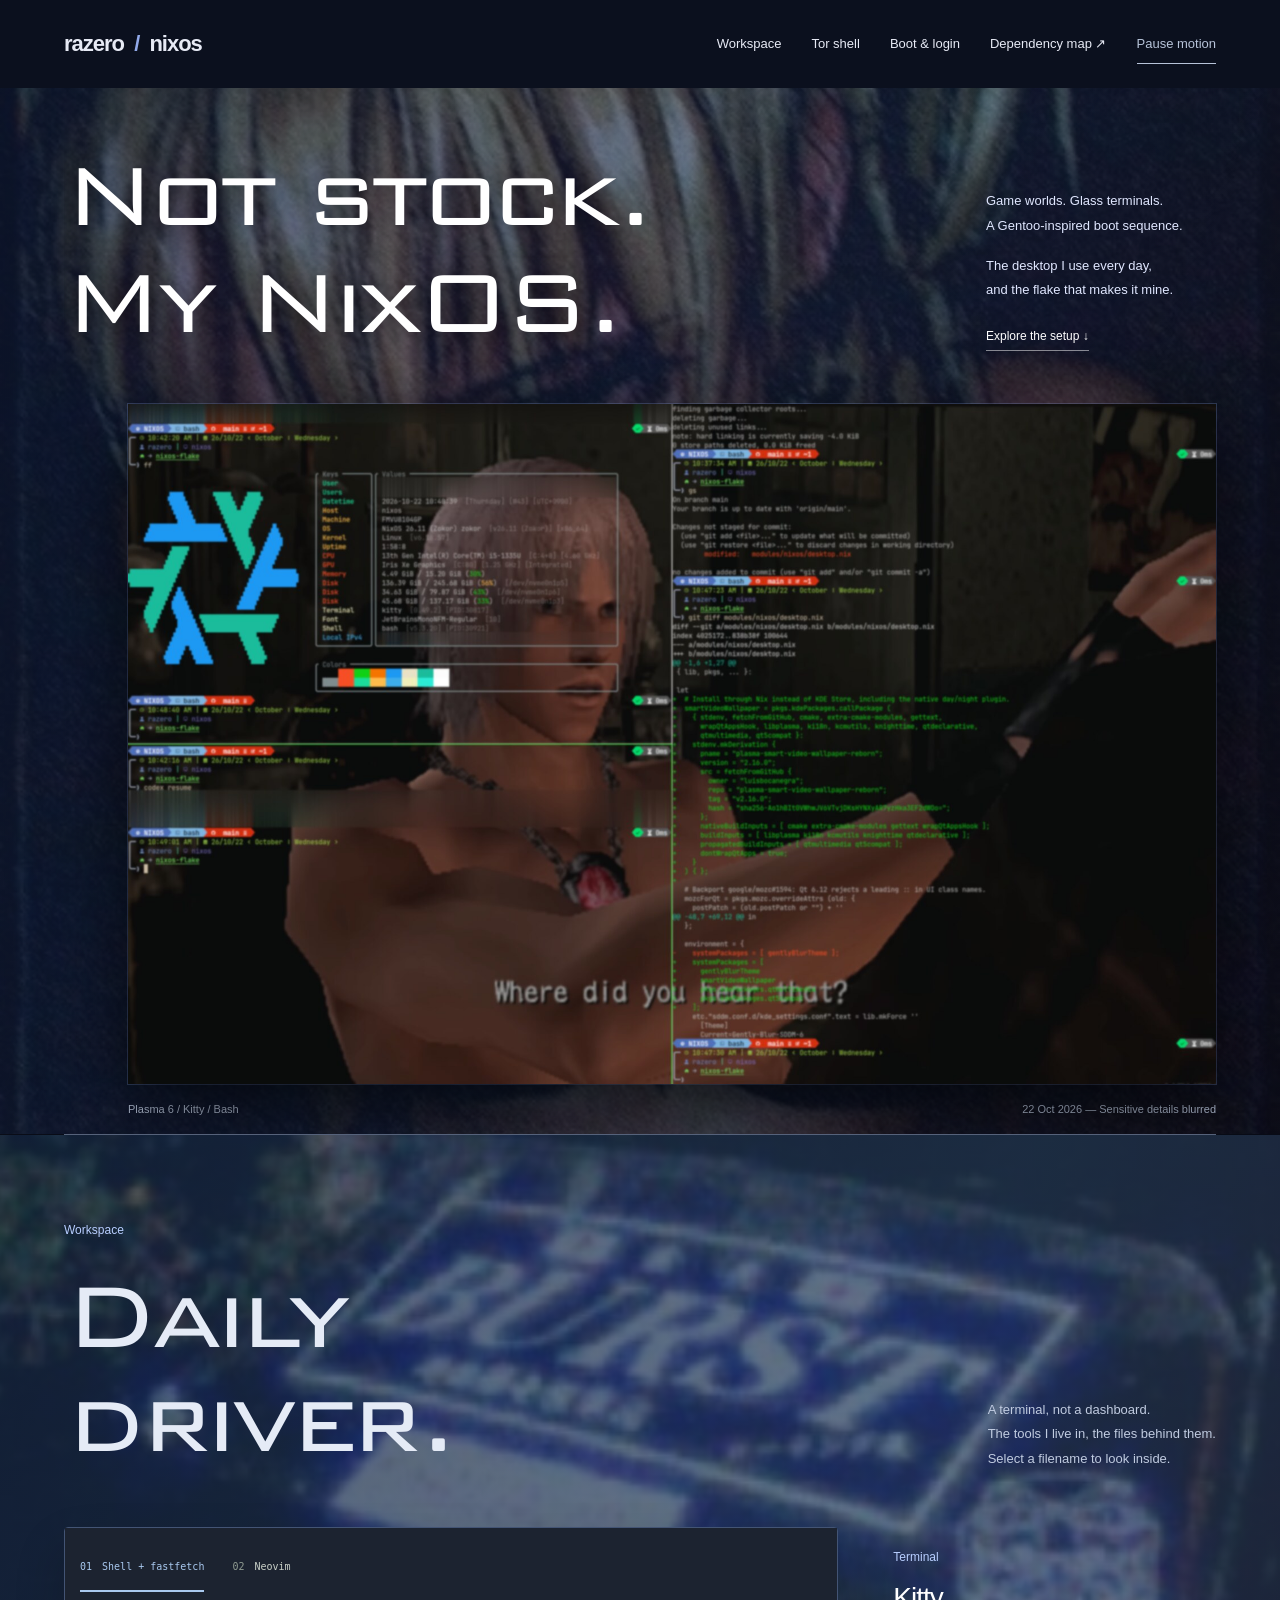
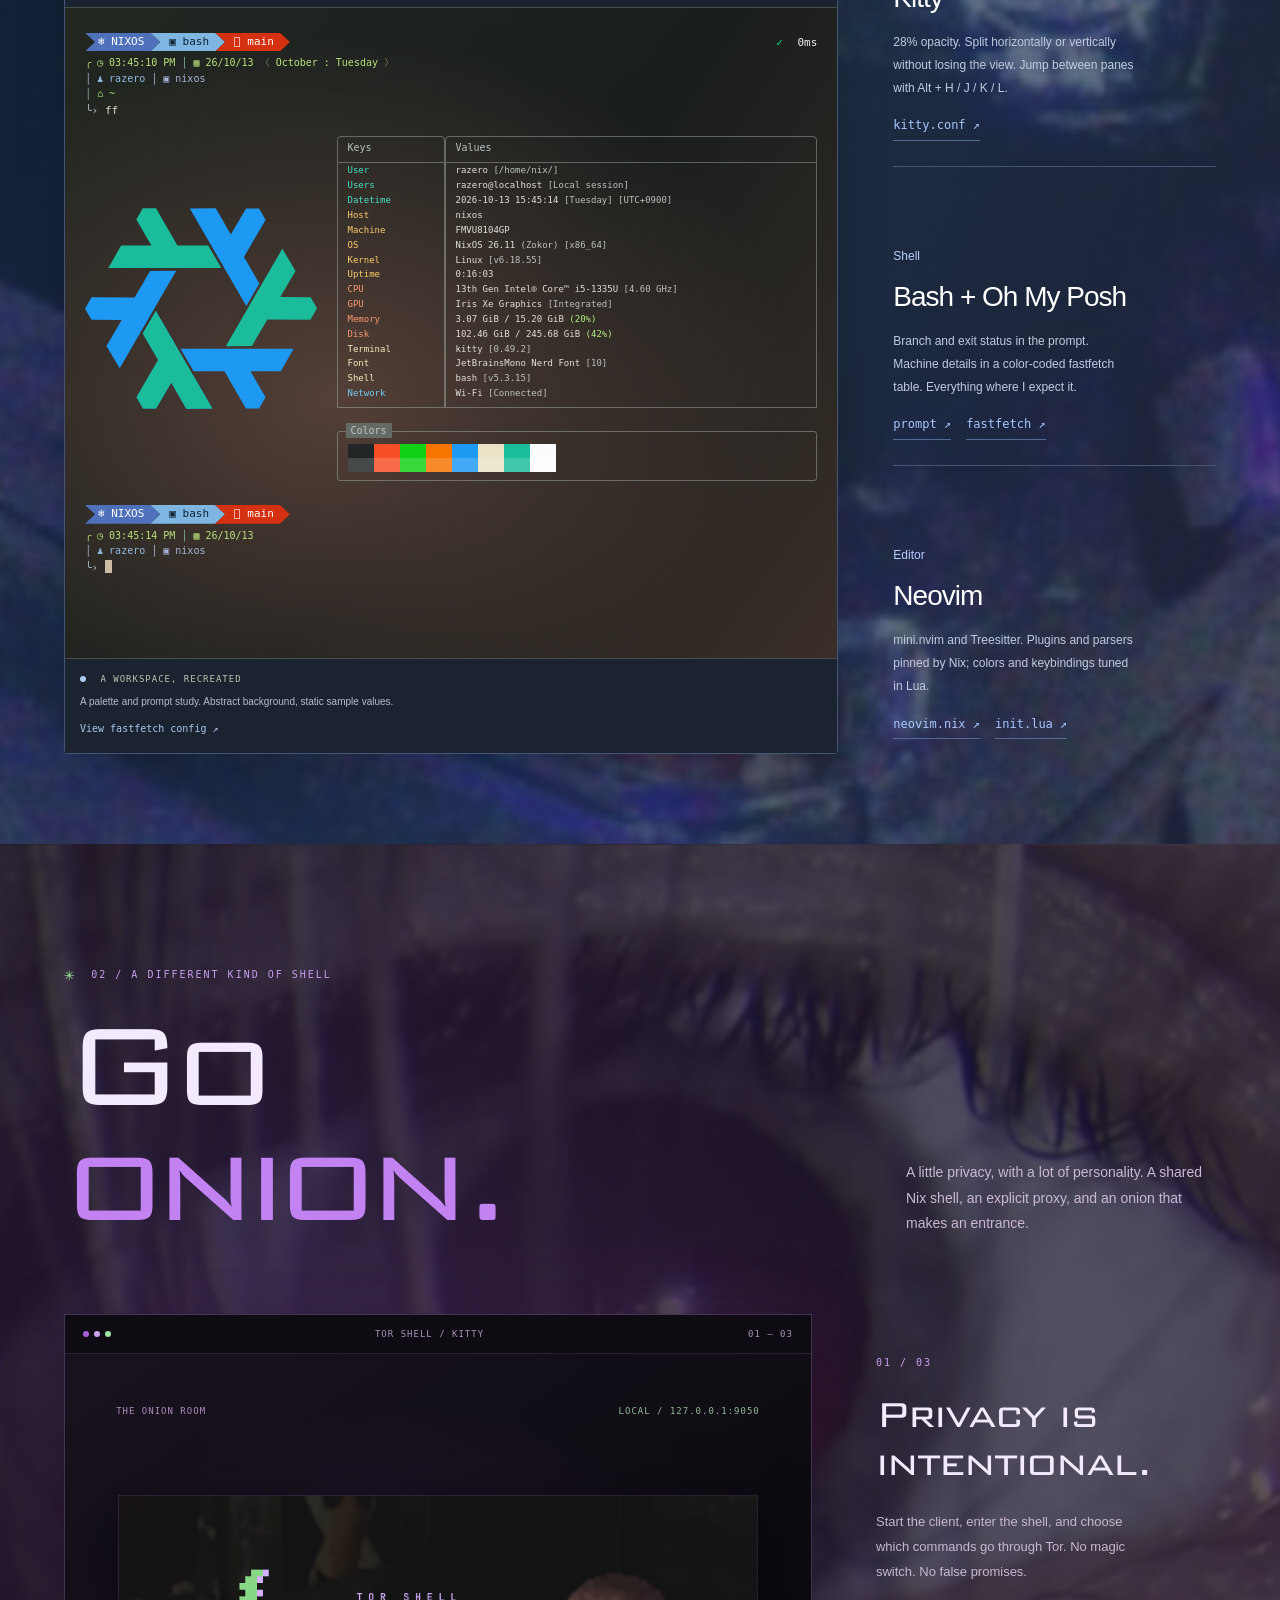
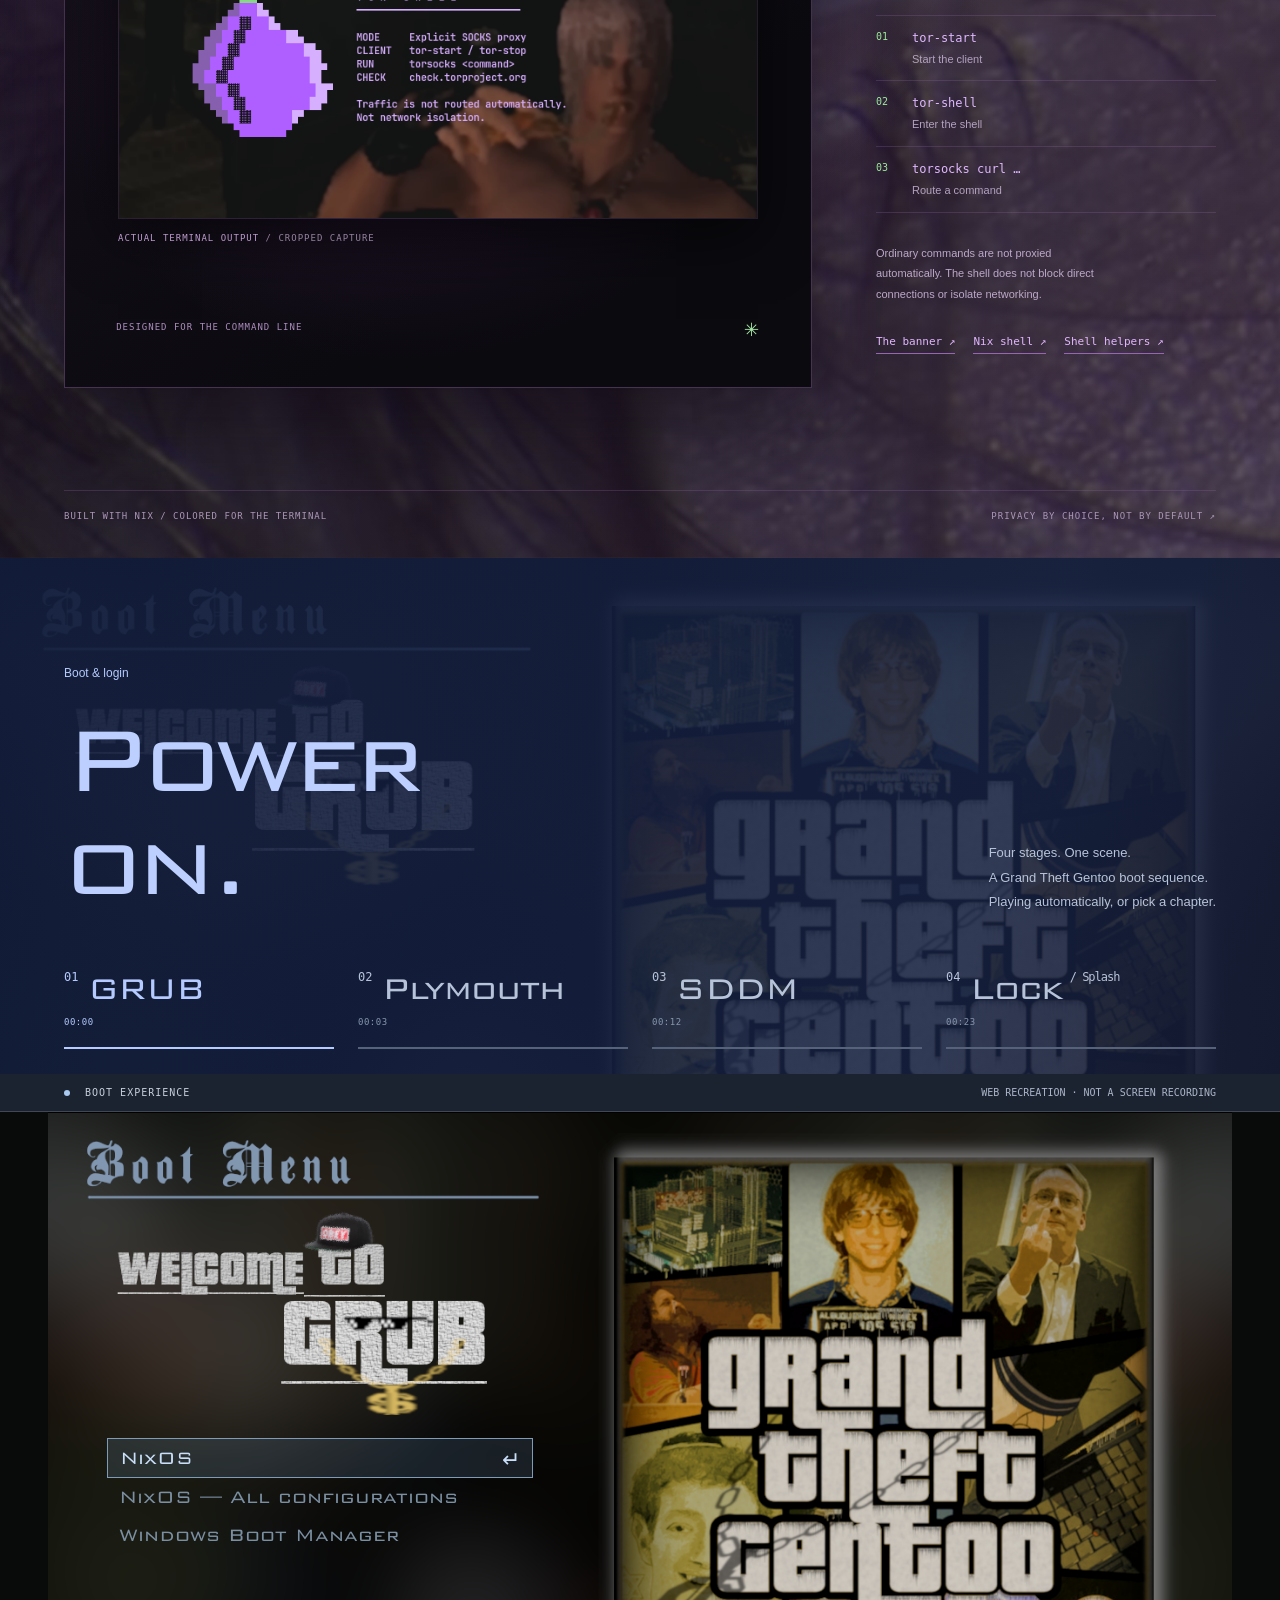
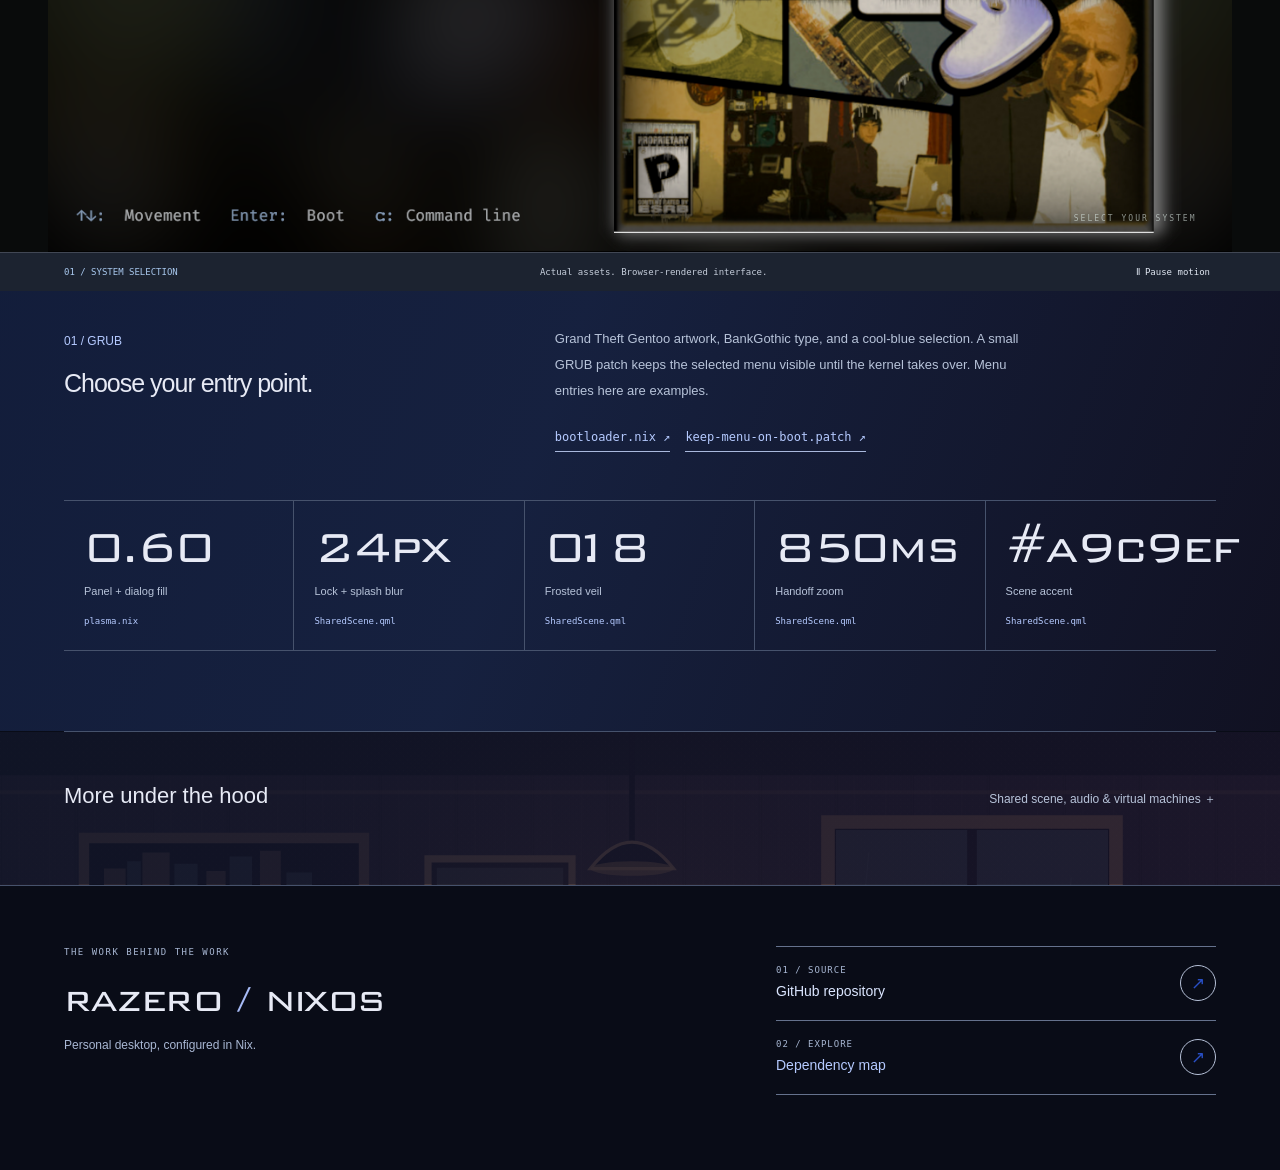
==== commit 936b489e: "Brighten animated login backgrounds" ====
--- a/graph/showcase-after-hours.html
+++ b/graph/showcase-after-hours.html
@@ -62,7 +62,7 @@
 <div class="scene-specs" aria-label="Shared scene specification">
   <button data-source="home/plasma.nix"><b>0.60</b><span>Panel + dialog fill</span><small>plasma.nix</small></button>
   <button data-source="files/plasma/SharedScene.qml"><b>24px</b><span>Lock + splash blur</span><small>SharedScene.qml</small></button>
-  <button data-source="files/plasma/SharedScene.qml"><b>0.32</b><span>Frosted veil</span><small>SharedScene.qml</small></button>
+  <button data-source="files/plasma/SharedScene.qml"><b>0.18</b><span>Frosted veil</span><small>SharedScene.qml</small></button>
   <button data-source="files/plasma/SharedScene.qml"><b>850ms</b><span>Handoff zoom</span><small>SharedScene.qml</small></button>
   <button data-source="files/plasma/SharedScene.qml"><b>#a9c9ef</b><span>Scene accent</span><small>SharedScene.qml</small></button>
 </div>
--- a/graph/showcase-after-hours.css
+++ b/graph/showcase-after-hours.css
@@ -12,7 +12,7 @@
 .wordmark-slash { color:#91a9e9; }
 .intro::before {
   bottom:0;
-  background:linear-gradient(110deg,#101b39d4,#172344bf 56%,#111122ce),url('assets/showcase-intro.jpg') center/cover;
+  background:linear-gradient(110deg,#101b39ae,#17234499 56%,#111122a8),url('assets/showcase-intro.jpg') center/cover;
 }
 .intro h1 { text-shadow:0 2px 30px #0008; }
 .hero-capture>a { box-shadow:0 25px 70px #000a,0 0 0 1px #91acf044; }
